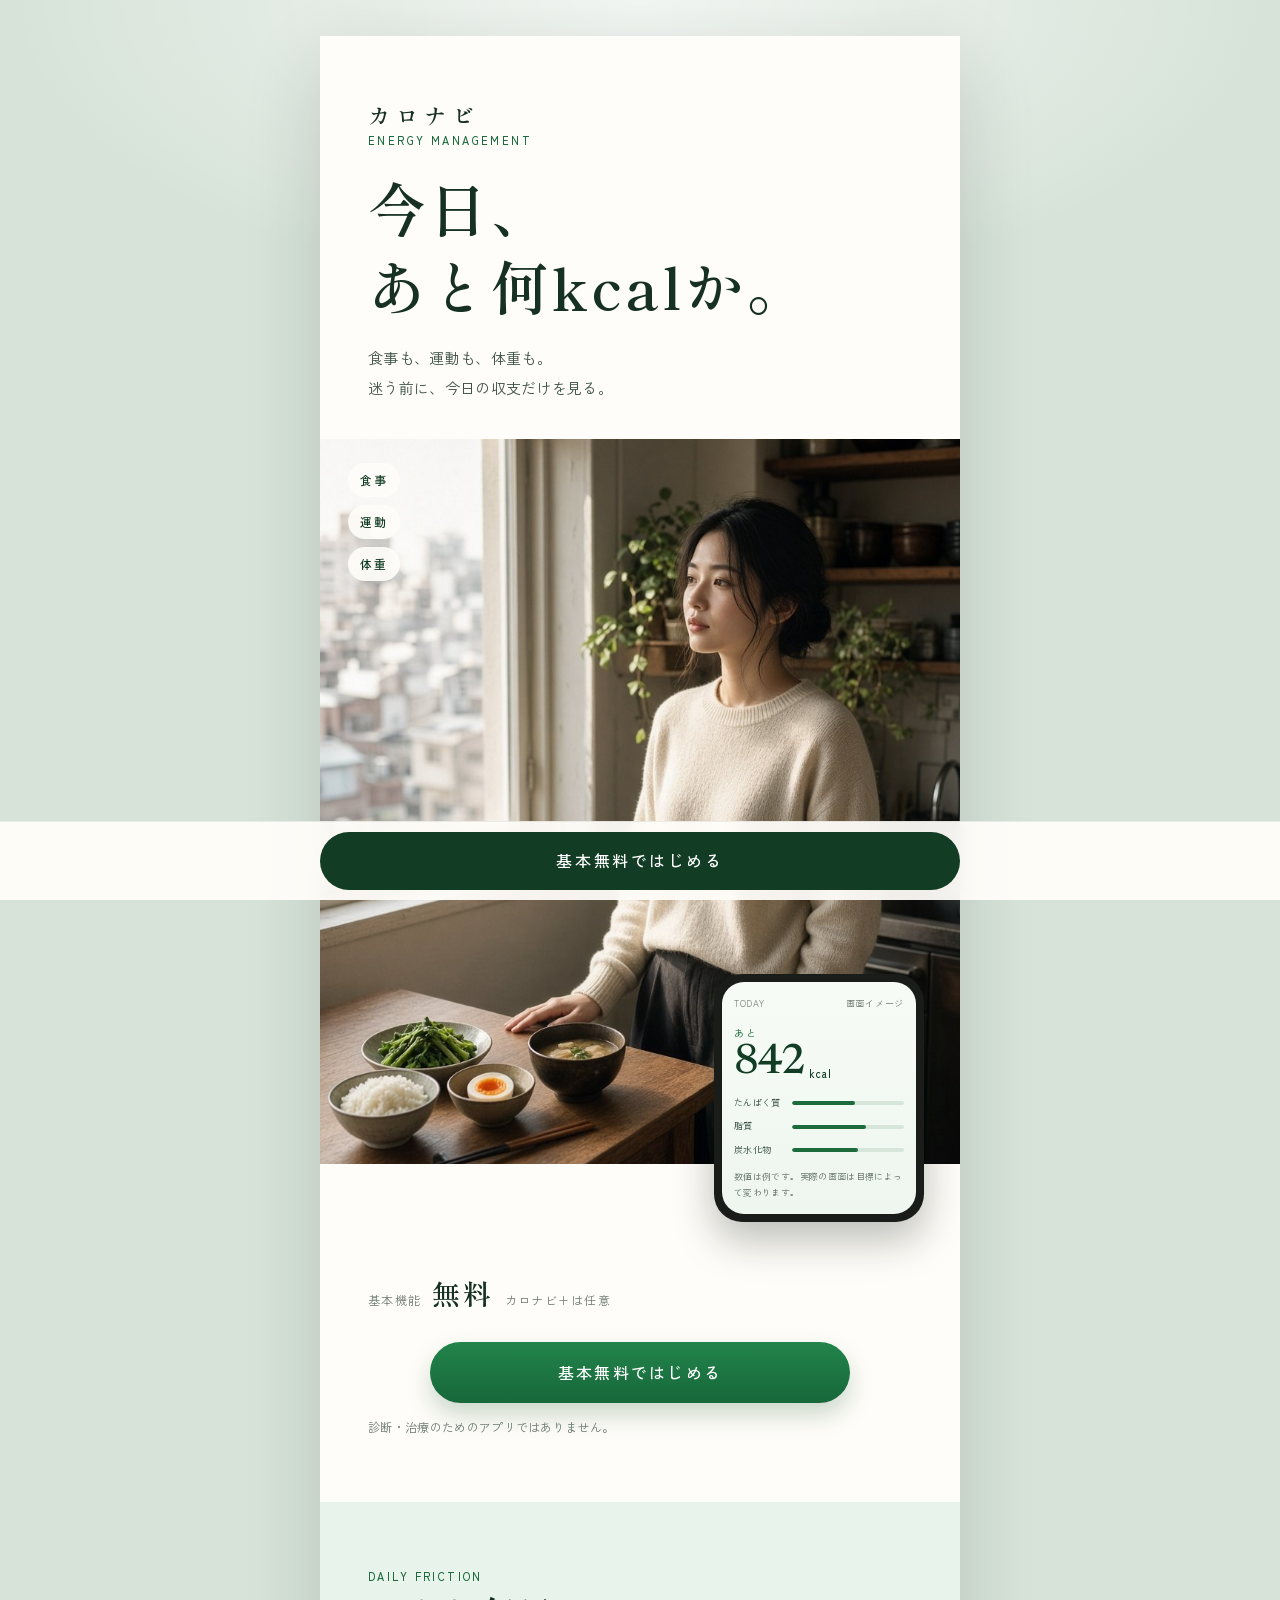
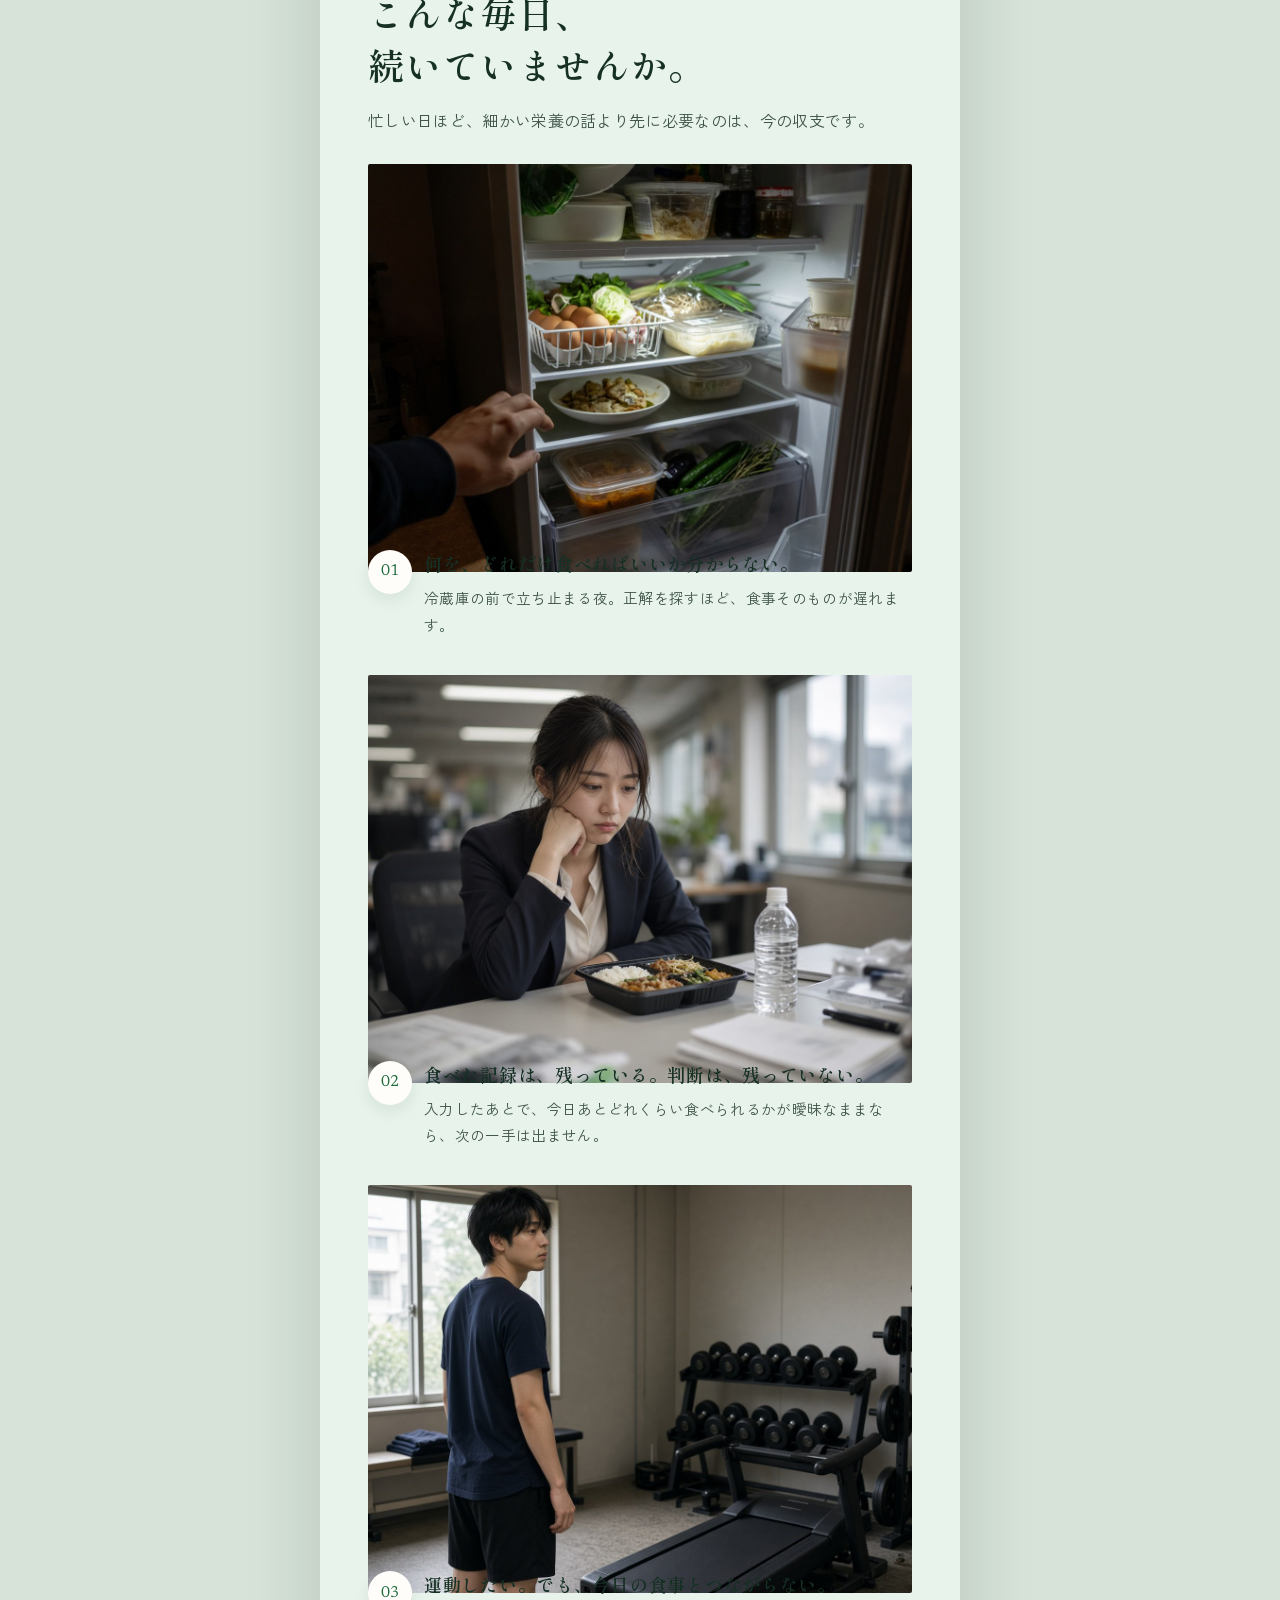
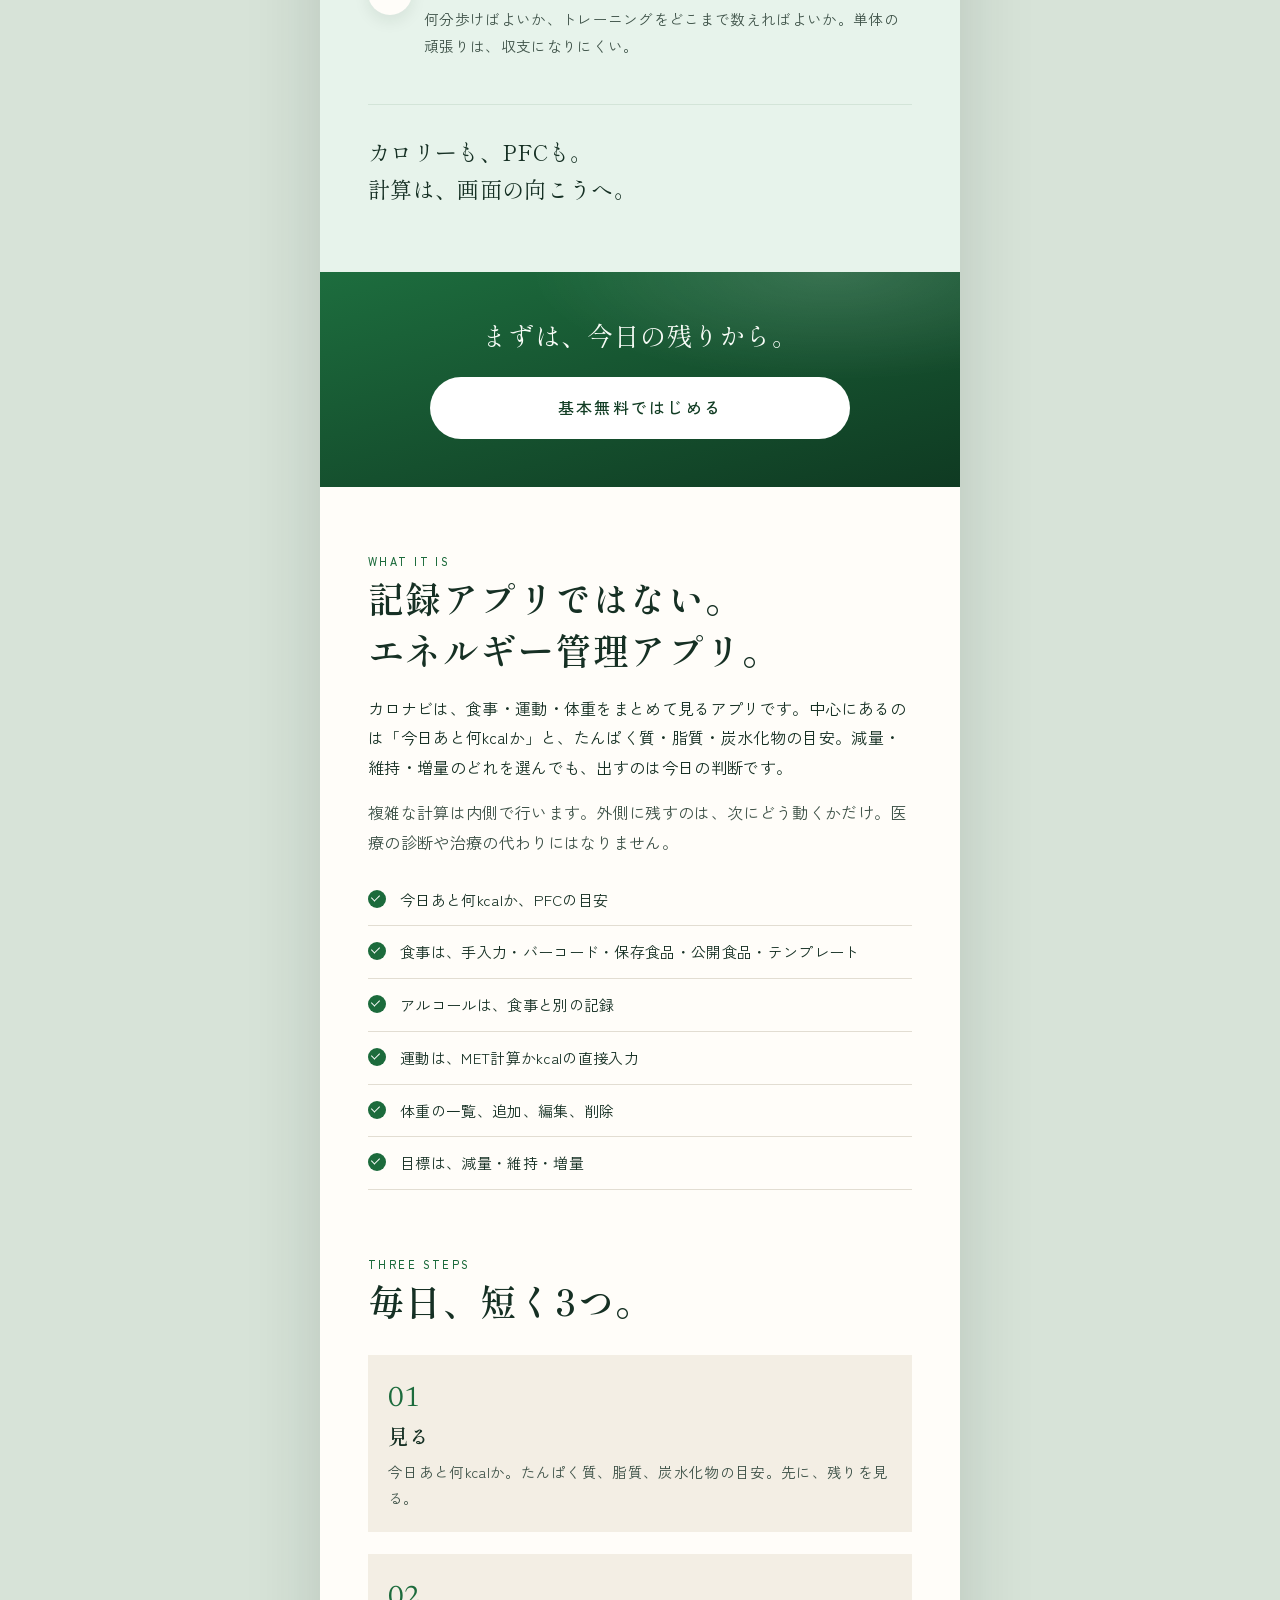
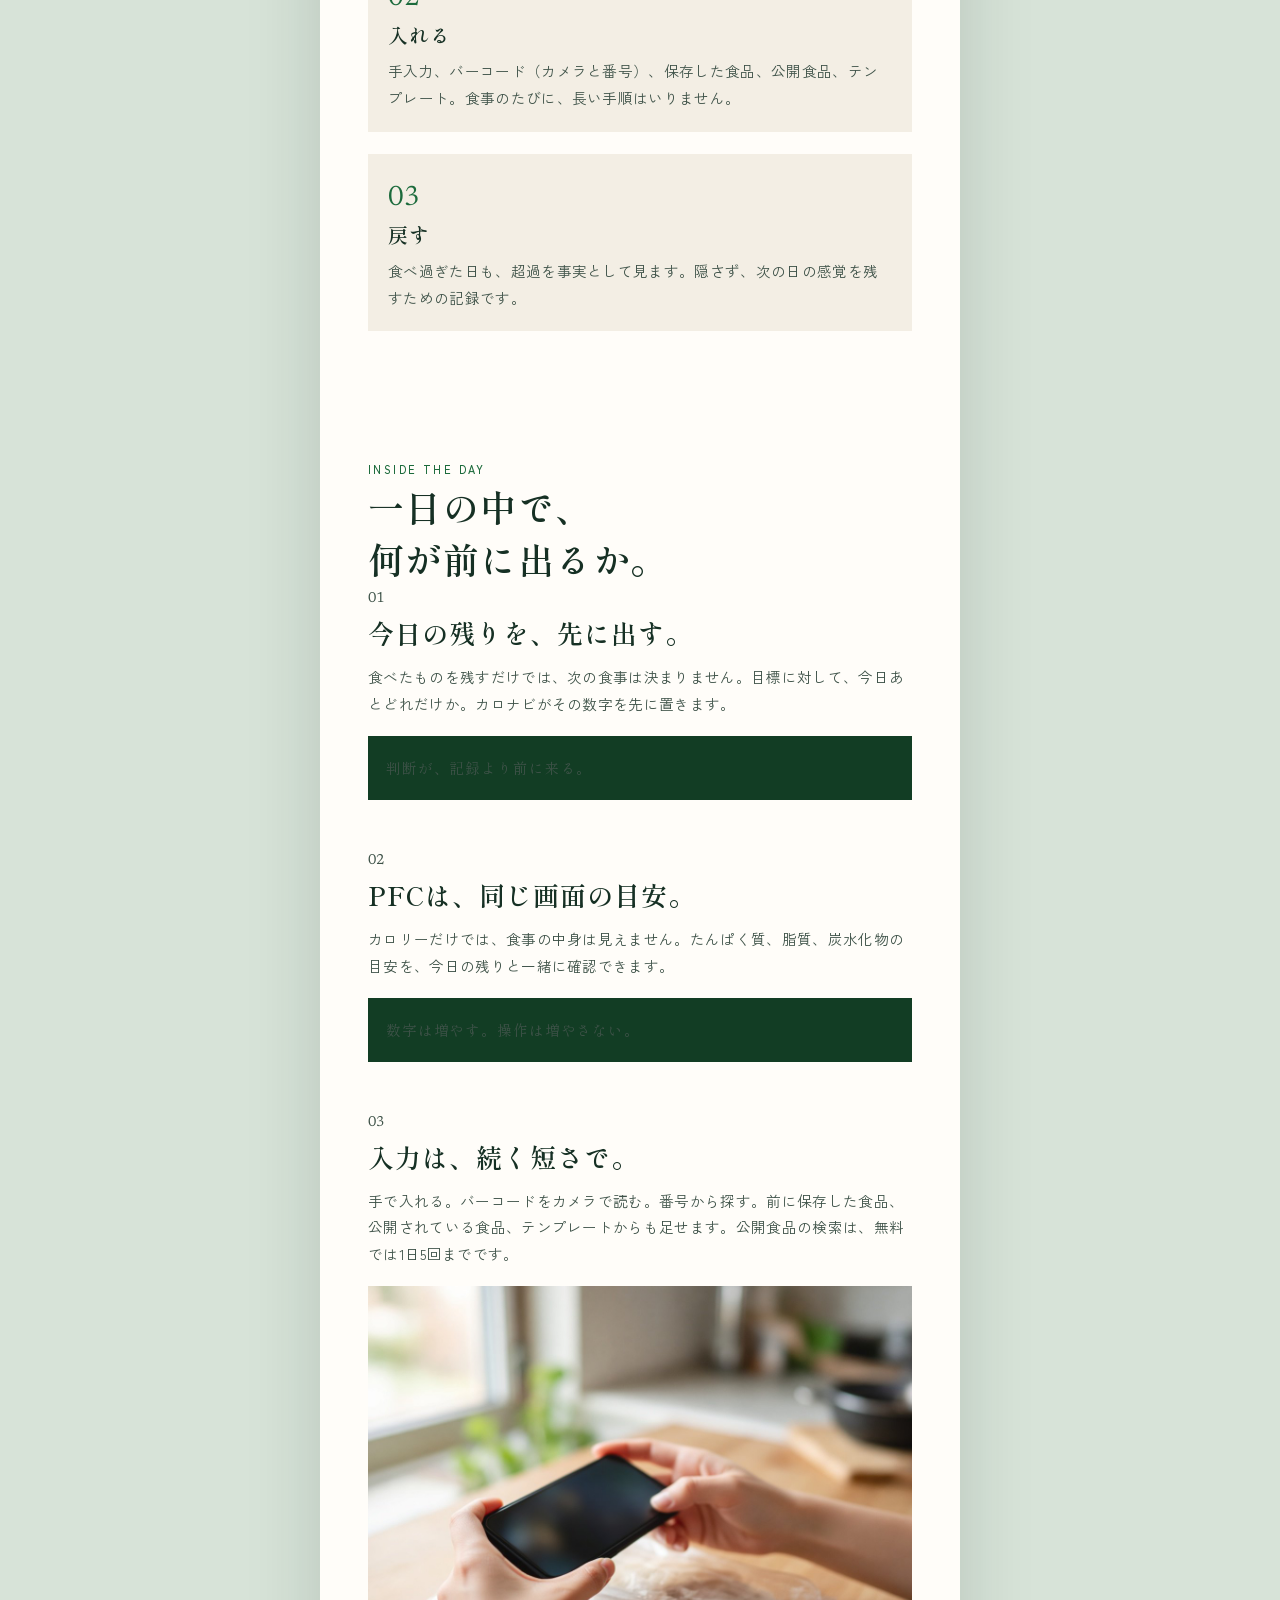
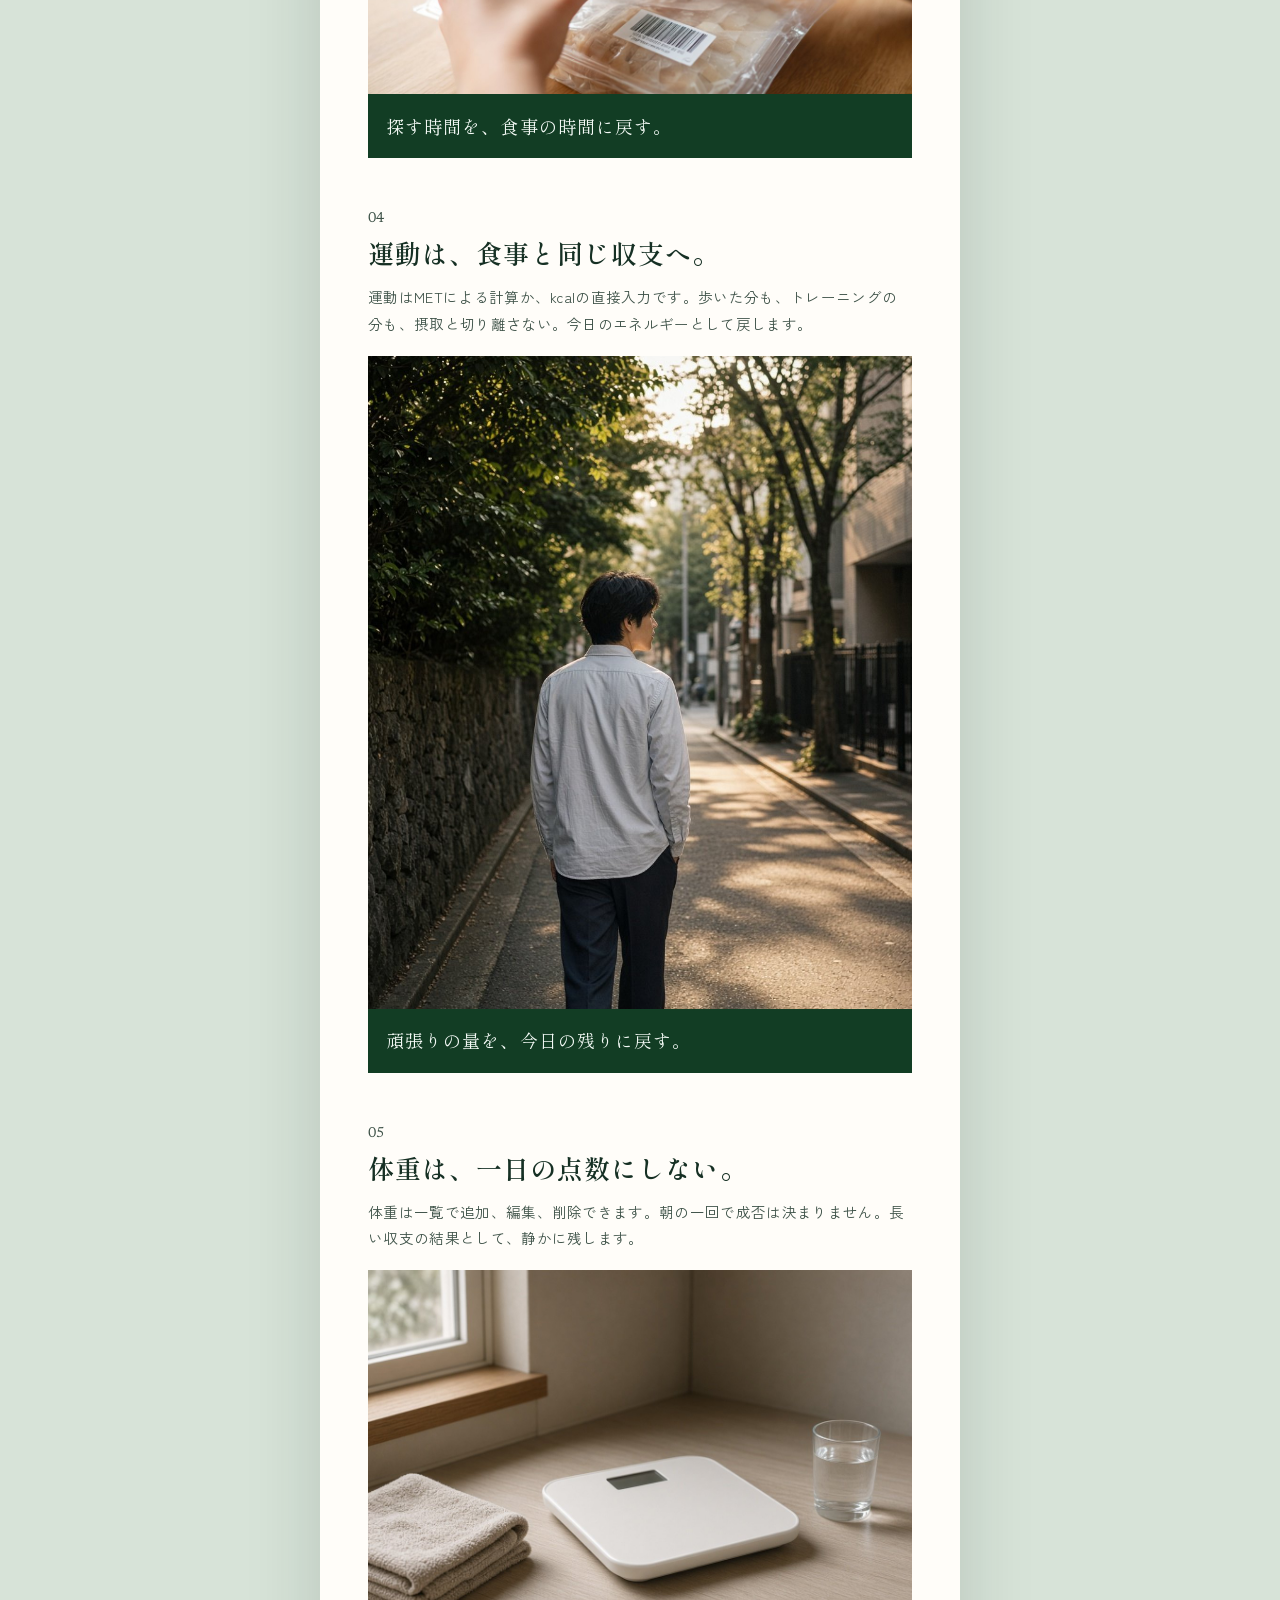
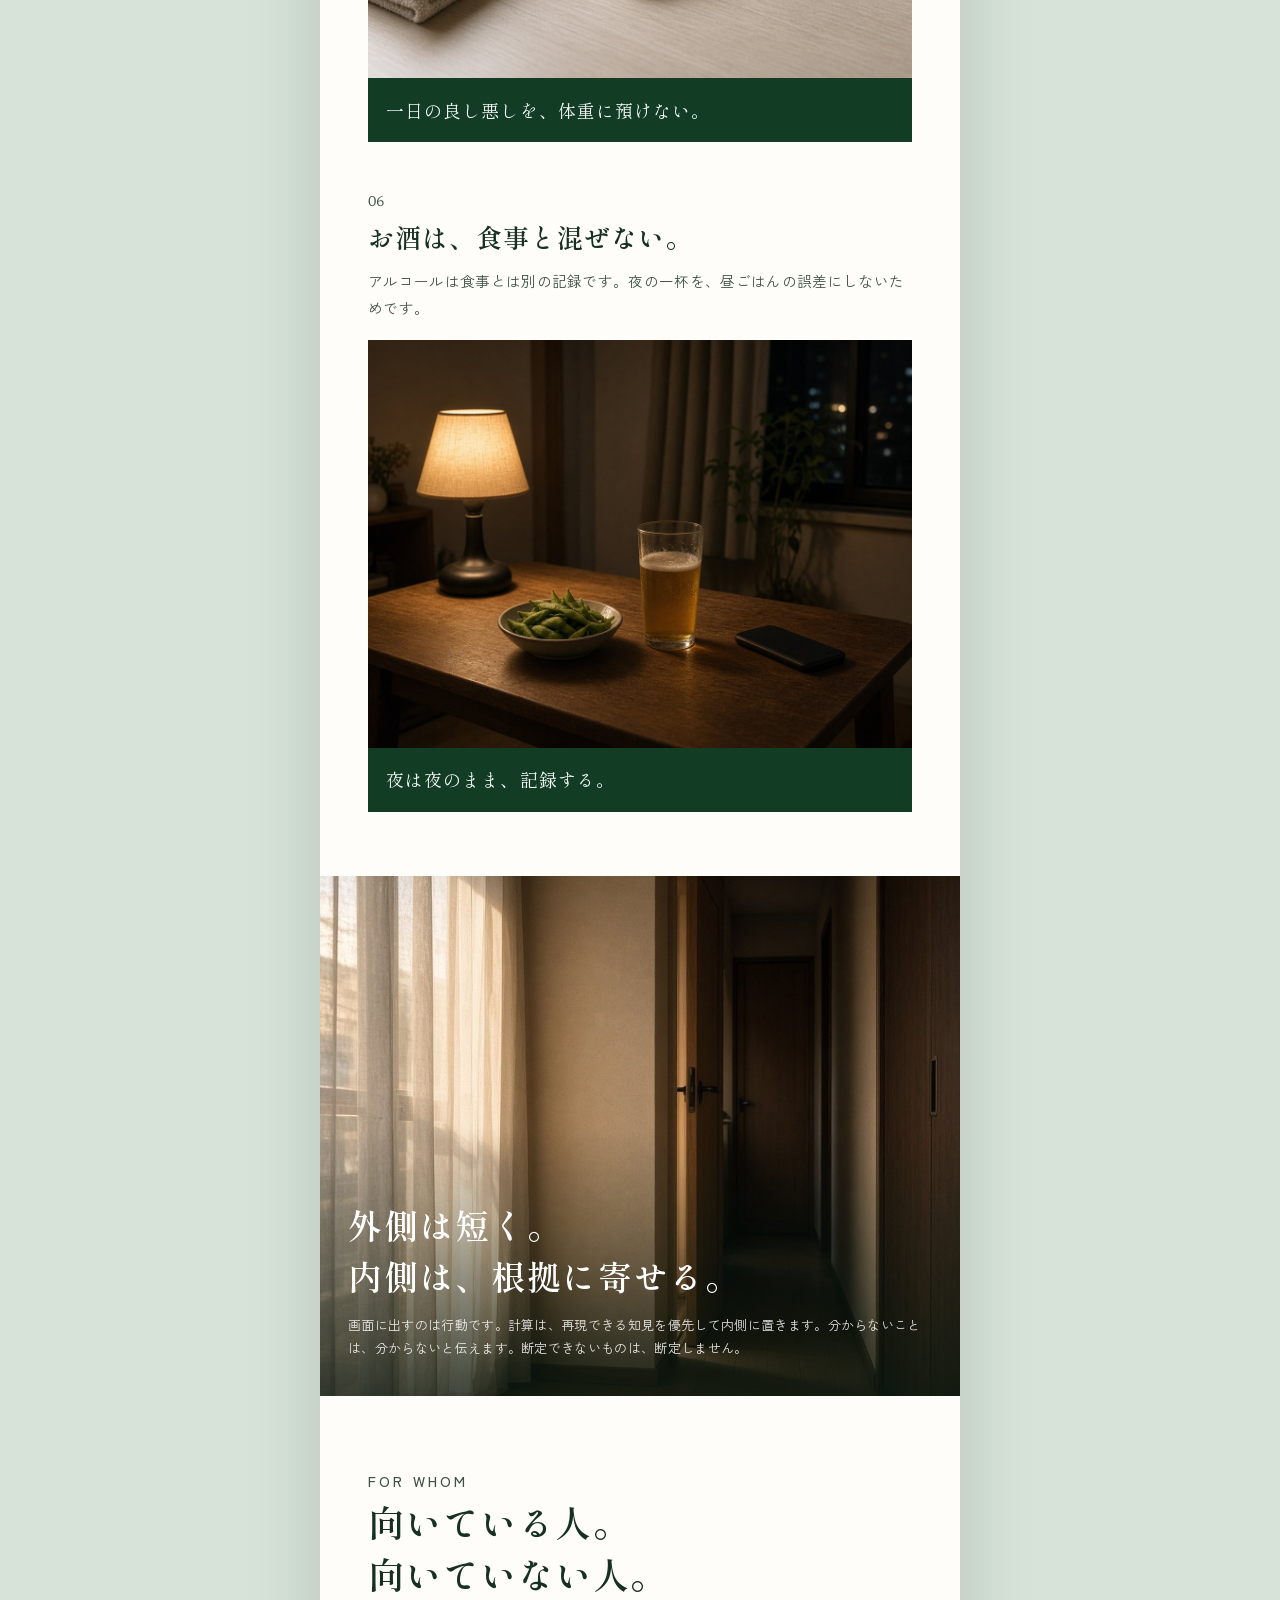
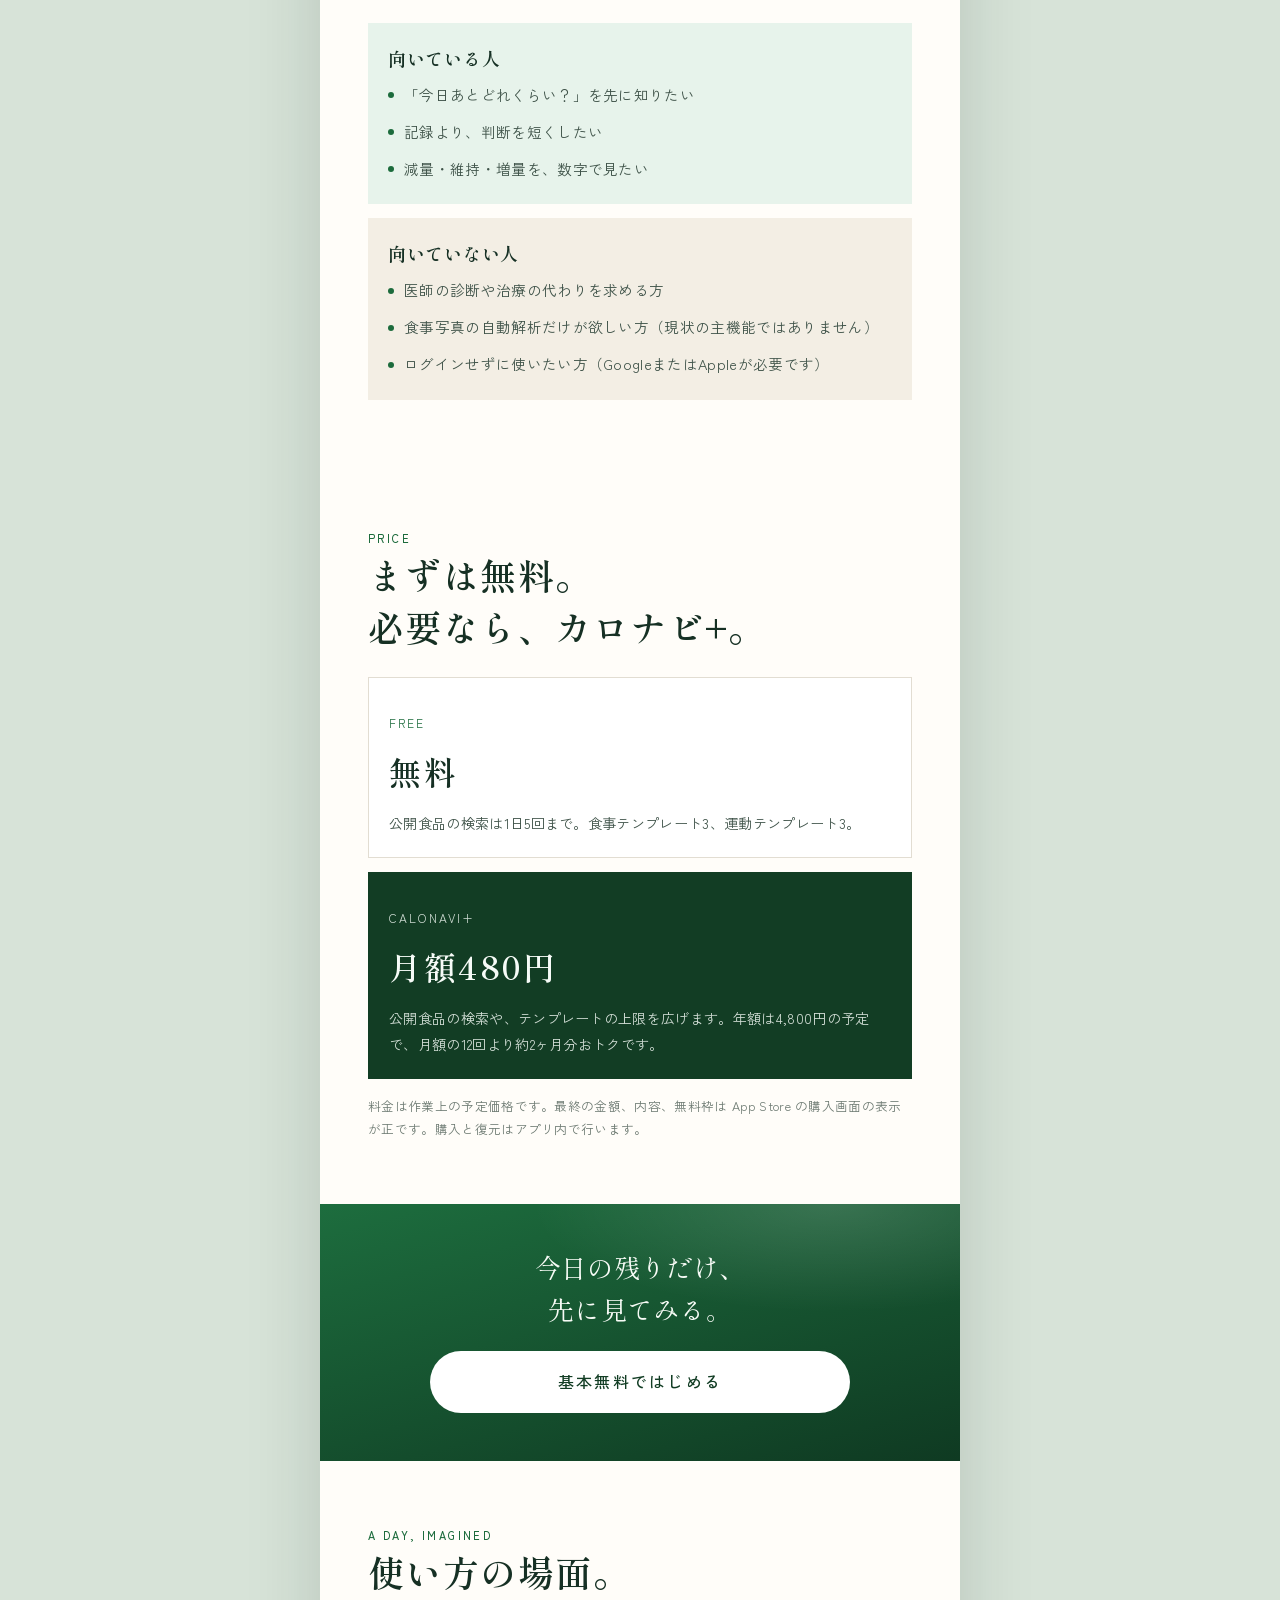
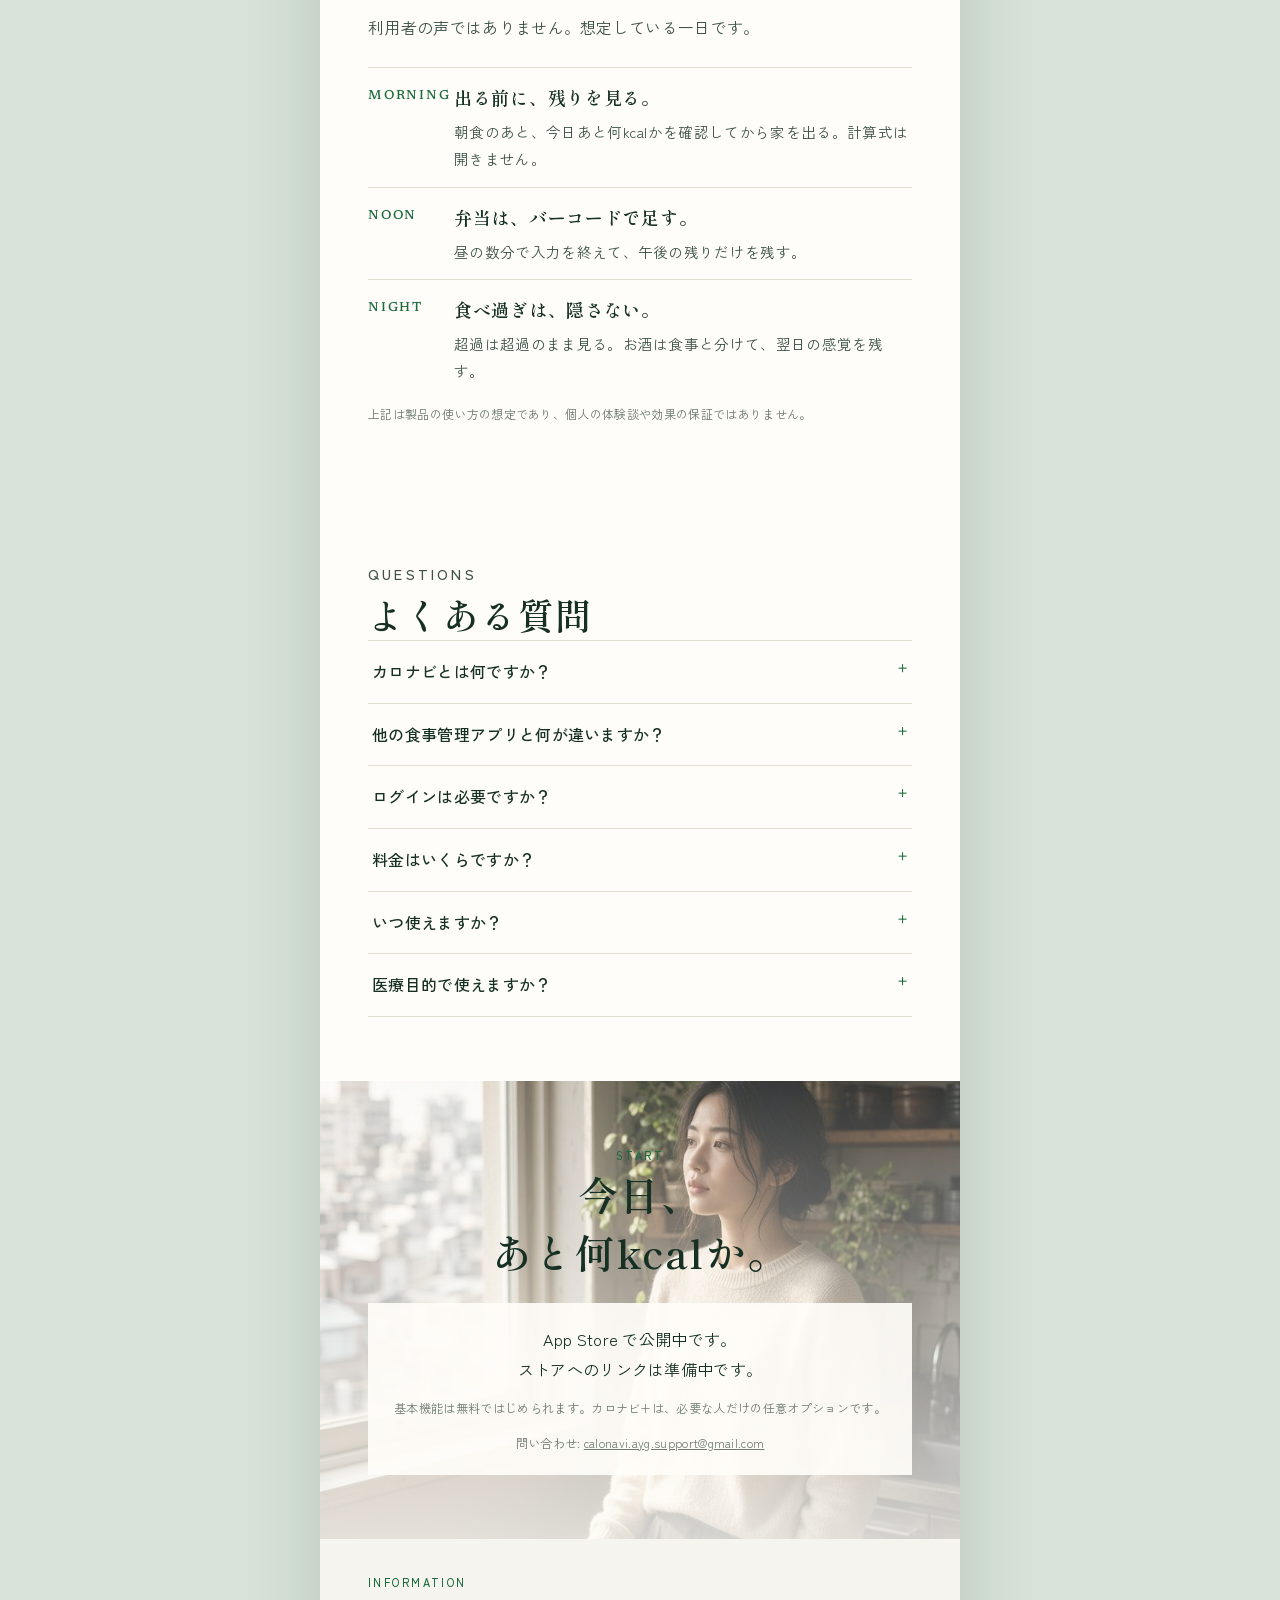
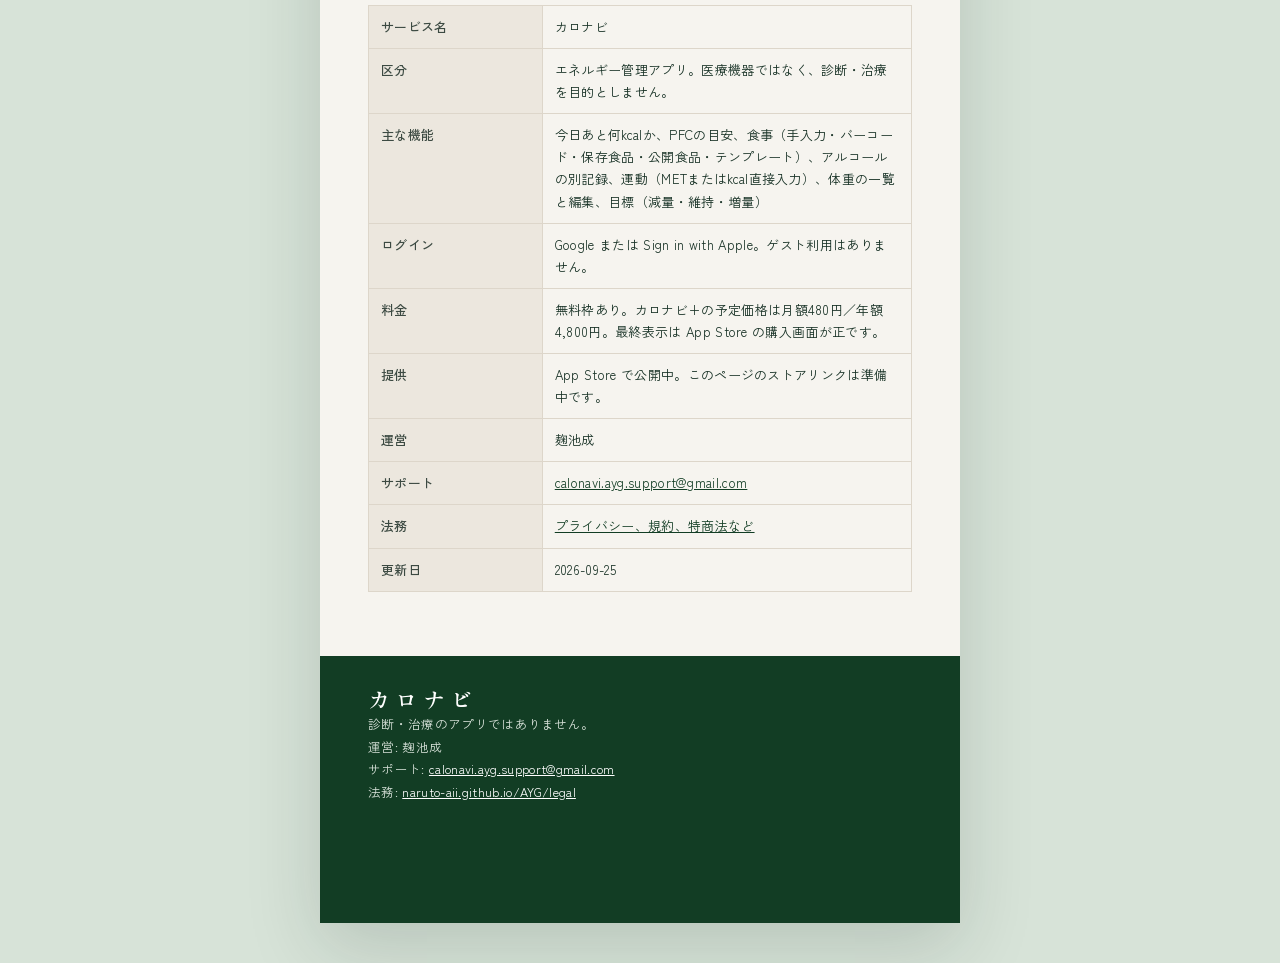
==== calonavi/index.html @ 603c0166 "Add files via upload" ====
<!doctype html>
<html lang="ja">
  <head>
    <meta charset="utf-8" />
    <meta name="viewport" content="width=device-width, initial-scale=1" />
    <title>今日、あと何kcalか。｜カロナビ</title>
    <meta
      name="description"
      content="カロナビは、食事・運動・体重をまとめて見るエネルギー管理アプリです。今日あと何kcalかとPFCの目安から、毎日の次の一手を短くします。診断や治療のためのアプリではありません。"
    />
    <link rel="canonical" href="https://naruto-aii.github.io/company-os/cm/" />
    <meta property="og:title" content="今日、あと何kcalか。｜カロナビ" />
    <meta
      property="og:description"
      content="食事・運動・体重をまとめて、今日の判断だけを残すエネルギー管理アプリ。"
    />
    <meta property="og:type" content="website" />
    <meta property="og:url" content="https://naruto-aii.github.io/company-os/cm/" />
    <meta property="og:locale" content="ja_JP" />
    <meta property="og:image" content="https://naruto-aii.github.io/company-os/cm/img/hero-morning.jpg" />
    <meta name="theme-color" content="#123d24" />
    <link rel="icon" href="favicon.svg" type="image/svg+xml" />
    <link rel="preconnect" href="https://fonts.googleapis.com" />
    <link rel="preconnect" href="https://fonts.gstatic.com" crossorigin />
    <link
      href="https://fonts.googleapis.com/css2?family=Newsreader:opsz,wght@6..72,500;6..72,600&family=Shippori+Mincho:wght@500;600;700&family=Zen+Kaku+Gothic+New:wght@400;500;700&display=swap"
      rel="stylesheet"
    />
    <link rel="stylesheet" href="styles.css" />
  </head>
  <body>
    <a class="skip" href="#main">本文へスキップ</a>
    <div class="sheet">
      <main id="main">
        <section class="fv" id="top">
          <p class="logo">カロナビ</p>
          <p class="kicker">Energy management</p>
          <h1>今日、<br />あと何kcalか。</h1>
          <p class="dek">
            食事も、運動も、体重も。<br />
            迷う前に、今日の収支だけを見る。
          </p>
          <div class="stage">
            <img
              src="img/hero-morning.jpg"
              alt="朝の光が差す食卓。ごはんと卵、味噌汁が並び、窓辺で一日が始まっている"
            />
            <ul class="stage-notes">
              <li>食事</li>
              <li>運動</li>
              <li>体重</li>
            </ul>
            <aside class="phone" aria-label="画面イメージ。表示の数値は例です">
              <div class="phone-screen">
                <div class="phone-top">
                  <span>TODAY</span>
                  <span>画面イメージ</span>
                </div>
                <p class="phone-label">あと</p>
                <p class="phone-num">842<span>kcal</span></p>
                <ul class="bars">
                  <li>
                    <span>たんぱく質</span>
                    <span class="track"><i style="width: 56%"></i></span>
                  </li>
                  <li>
                    <span>脂質</span>
                    <span class="track"><i style="width: 66%"></i></span>
                  </li>
                  <li>
                    <span>炭水化物</span>
                    <span class="track"><i style="width: 59%"></i></span>
                  </li>
                </ul>
                <p class="phone-note">数値は例です。実際の画面は目標によって変わります。</p>
              </div>
            </aside>
          </div>
          <p class="price-line">
            <span>基本機能</span>
            <strong>無料</strong>
            <small>カロナビ+は任意</small>
          </p>
          <a class="btn" href="#download">基本無料ではじめる</a>
          <p class="micro">診断・治療のためのアプリではありません。</p>
        </section>

        <section class="block worries" id="worries">
          <p class="kicker">Daily friction</p>
          <h2>こんな毎日、<br />続いていませんか。</h2>
          <p class="section-lead">
            忙しい日ほど、細かい栄養の話より先に必要なのは、今の収支です。
          </p>

          <article class="worry">
            <img
              src="img/worry-fridge.jpg"
              alt="夜、開いた冷蔵庫の前で、何をどれだけ食べるか迷っている手元"
            />
            <div class="worry-body">
              <span class="num">01</span>
              <h3>何を、どれだけ食べればいいか分からない。</h3>
              <p>
                冷蔵庫の前で立ち止まる夜。正解を探すほど、食事そのものが遅れます。
              </p>
            </div>
          </article>

          <article class="worry">
            <img
              src="img/worry-lunch.jpg"
              alt="オフィスの昼、弁当を前に、量の判断を迷っている様子"
            />
            <div class="worry-body">
              <span class="num">02</span>
              <h3>食べた記録は、残っている。判断は、残っていない。</h3>
              <p>
                入力したあとで、今日あとどれくらい食べられるかが曖昧なままなら、次の一手は出ません。
              </p>
            </div>
          </article>

          <article class="worry">
            <img
              src="img/worry-gym.jpg"
              alt="静かなジムで、今日どれだけ動けばよいか考えている人"
            />
            <div class="worry-body">
              <span class="num">03</span>
              <h3>運動したい。でも、今日の食事とつながらない。</h3>
              <p>
                何分歩けばよいか、トレーニングをどこまで数えればよいか。単体の頑張りは、収支になりにくい。
              </p>
            </div>
          </article>

          <p class="bridge">
            カロリーも、PFCも。<br />
            計算は、画面の向こうへ。
          </p>
        </section>

        <section class="cta-band">
          <p>まずは、今日の残りから。</p>
          <a class="btn" href="#download">基本無料ではじめる</a>
        </section>

        <section class="block define" id="about">
          <p class="kicker">What it is</p>
          <h2>記録アプリではない。<br />エネルギー管理アプリ。</h2>
          <p class="lead">
            カロナビは、食事・運動・体重をまとめて見るアプリです。中心にあるのは「今日あと何kcalか」と、たんぱく質・脂質・炭水化物の目安。減量・維持・増量のどれを選んでも、出すのは今日の判断です。
          </p>
          <p class="section-lead">
            複雑な計算は内側で行います。外側に残すのは、次にどう動くかだけ。医療の診断や治療の代わりにはなりません。
          </p>
          <ul class="checks">
            <li><i></i><span>今日あと何kcalか、PFCの目安</span></li>
            <li><i></i><span>食事は、手入力・バーコード・保存食品・公開食品・テンプレート</span></li>
            <li><i></i><span>アルコールは、食事と別の記録</span></li>
            <li><i></i><span>運動は、MET計算かkcalの直接入力</span></li>
            <li><i></i><span>体重の一覧、追加、編集、削除</span></li>
            <li><i></i><span>目標は、減量・維持・増量</span></li>
          </ul>
        </section>

        <section class="block" id="steps" style="padding-top: 0">
          <p class="kicker">Three steps</p>
          <h2>毎日、短く3つ。</h2>
          <div class="steps">
            <article class="step">
              <p class="idx">01</p>
              <h3>見る</h3>
              <p>今日あと何kcalか。たんぱく質、脂質、炭水化物の目安。先に、残りを見る。</p>
            </article>
            <article class="step">
              <p class="idx">02</p>
              <h3>入れる</h3>
              <p>手入力、バーコード（カメラと番号）、保存した食品、公開食品、テンプレート。食事のたびに、長い手順はいりません。</p>
            </article>
            <article class="step">
              <p class="idx">03</p>
              <h3>戻す</h3>
              <p>食べ過ぎた日も、超過を事実として見ます。隠さず、次の日の感覚を残すための記録です。</p>
            </article>
          </div>
        </section>

        <section class="essays" id="features">
          <p class="kicker">Inside the day</p>
          <h2>一日の中で、<br />何が前に出るか。</h2>

          <article class="essay">
            <p class="essay-no">01</p>
            <h3>今日の残りを、先に出す。</h3>
            <p class="body">
              食べたものを残すだけでは、次の食事は決まりません。目標に対して、今日あとどれだけか。カロナビがその数字を先に置きます。
            </p>
            <p class="ribbon">判断が、記録より前に来る。</p>
          </article>

          <article class="essay">
            <p class="essay-no">02</p>
            <h3>PFCは、同じ画面の目安。</h3>
            <p class="body">
              カロリーだけでは、食事の中身は見えません。たんぱく質、脂質、炭水化物の目安を、今日の残りと一緒に確認できます。
            </p>
            <p class="ribbon">数字は増やす。操作は増やさない。</p>
          </article>

          <article class="essay">
            <p class="essay-no">03</p>
            <h3>入力は、続く短さで。</h3>
            <p class="body">
              手で入れる。バーコードをカメラで読む。番号から探す。前に保存した食品、公開されている食品、テンプレートからも足せます。公開食品の検索は、無料では1日5回までです。
            </p>
            <figure class="shot">
              <img
                src="img/barcode-scan.jpg"
                alt="キッチンの光の中で、食品パッケージのバーコードをスマートフォンに向けている手元"
              />
              <figcaption class="ribbon">探す時間を、食事の時間に戻す。</figcaption>
            </figure>
          </article>

          <article class="essay">
            <p class="essay-no">04</p>
            <h3>運動は、食事と同じ収支へ。</h3>
            <p class="body">
              運動はMETによる計算か、kcalの直接入力です。歩いた分も、トレーニングの分も、摂取と切り離さない。今日のエネルギーとして戻します。
            </p>
            <figure class="shot tall">
              <img
                src="img/walk-street.jpg"
                alt="午後の並木道を、急がずに歩いている人の後ろ姿"
              />
              <figcaption class="ribbon">頑張りの量を、今日の残りに戻す。</figcaption>
            </figure>
          </article>

          <article class="essay">
            <p class="essay-no">05</p>
            <h3>体重は、一日の点数にしない。</h3>
            <p class="body">
              体重は一覧で追加、編集、削除できます。朝の一回で成否は決まりません。長い収支の結果として、静かに残します。
            </p>
            <figure class="shot">
              <img
                src="img/morning-scale.jpg"
                alt="朝のバスルーム。タオルと水のそばに、表示の見えない体重計が置かれている"
              />
              <figcaption class="ribbon">一日の良し悪しを、体重に預けない。</figcaption>
            </figure>
          </article>

          <article class="essay">
            <p class="essay-no">06</p>
            <h3>お酒は、食事と混ぜない。</h3>
            <p class="body">
              アルコールは食事とは別の記録です。夜の一杯を、昼ごはんの誤差にしないためです。
            </p>
            <figure class="shot">
              <img
                src="img/evening-drink.jpg"
                alt="夜のテーブル。グラスと枝豆、伏せたスマートフォンがランプの光に照らされている"
              />
              <figcaption class="ribbon">夜は夜のまま、記録する。</figcaption>
            </figure>
          </article>
        </section>

        <figure class="quote-band">
          <img
            src="img/quiet-return.jpg"
            alt="夕方の光が差す、静かな玄関。靴が一足置かれている"
          />
          <figcaption>
            <strong>外側は短く。<br />内側は、根拠に寄せる。</strong>
            <span>
              画面に出すのは行動です。計算は、再現できる知見を優先して内側に置きます。分からないことは、分からないと伝えます。断定できないものは、断定しません。
            </span>
          </figcaption>
        </figure>

        <section class="block fit" id="fit">
          <p class="kicker">For whom</p>
          <h2>向いている人。<br />向いていない人。</h2>
          <div class="fit-grid">
            <article class="card good">
              <h3>向いている人</h3>
              <ul>
                <li>「今日あとどれくらい？」を先に知りたい</li>
                <li>記録より、判断を短くしたい</li>
                <li>減量・維持・増量を、数字で見たい</li>
              </ul>
            </article>
            <article class="card">
              <h3>向いていない人</h3>
              <ul>
                <li>医師の診断や治療の代わりを求める方</li>
                <li>食事写真の自動解析だけが欲しい方（現状の主機能ではありません）</li>
                <li>ログインせずに使いたい方（GoogleまたはAppleが必要です）</li>
              </ul>
            </article>
          </div>
        </section>

        <section class="block price" id="price">
          <p class="kicker">Price</p>
          <h2>まずは無料。<br />必要なら、カロナビ+。</h2>
          <div class="price-grid">
            <article class="price-card">
              <p class="tag">FREE</p>
              <strong>無料</strong>
              <p>公開食品の検索は1日5回まで。食事テンプレート3、運動テンプレート3。</p>
            </article>
            <article class="price-card plus">
              <p class="tag">CALONAVI+</p>
              <strong>月額480円</strong>
              <p>
                公開食品の検索や、テンプレートの上限を広げます。年額は4,800円の予定で、月額の12回より約2ヶ月分おトクです。
              </p>
            </article>
          </div>
          <p class="note">
            料金は作業上の予定価格です。最終の金額、内容、無料枠は App Store の購入画面の表示が正です。購入と復元はアプリ内で行います。
          </p>
        </section>

        <section class="cta-band">
          <p>今日の残りだけ、<br />先に見てみる。</p>
          <a class="btn" href="#download">基本無料ではじめる</a>
        </section>

        <section class="block scenes" id="scenes">
          <p class="kicker">A day, imagined</p>
          <h2>使い方の場面。</h2>
          <p class="section-lead">利用者の声ではありません。想定している一日です。</p>
          <div class="scene-list">
            <article class="scene">
              <b>MORNING</b>
              <div>
                <h3>出る前に、残りを見る。</h3>
                <p>朝食のあと、今日あと何kcalかを確認してから家を出る。計算式は開きません。</p>
              </div>
            </article>
            <article class="scene">
              <b>NOON</b>
              <div>
                <h3>弁当は、バーコードで足す。</h3>
                <p>昼の数分で入力を終えて、午後の残りだけを残す。</p>
              </div>
            </article>
            <article class="scene">
              <b>NIGHT</b>
              <div>
                <h3>食べ過ぎは、隠さない。</h3>
                <p>超過は超過のまま見る。お酒は食事と分けて、翌日の感覚を残す。</p>
              </div>
            </article>
          </div>
          <p class="disclaimer">上記は製品の使い方の想定であり、個人の体験談や効果の保証ではありません。</p>
        </section>

        <section class="block faq" id="faq">
          <p class="kicker">Questions</p>
          <h2>よくある質問</h2>
          <details>
            <summary>カロナビとは何ですか？</summary>
            <p>
              食事・運動・体重をまとめて、「今日あと何kcalか」から次の一手を短くするエネルギー管理アプリです。診断や治療のアプリではありません。
            </p>
          </details>
          <details>
            <summary>他の食事管理アプリと何が違いますか？</summary>
            <p>
              他社のサービスを下げる比較はしません。記録や助言が厚いサービスがある一方、カロナビは「今日のエネルギー判断」を主役にした設計です。用途の違いです。
            </p>
          </details>
          <details>
            <summary>ログインは必要ですか？</summary>
            <p>必要です。Google、またはAppleでログインします。ゲストのまま使うことはできません。</p>
          </details>
          <details>
            <summary>料金はいくらですか？</summary>
            <p>
              基本機能には無料枠があります。カロナビ+の予定価格は月額480円、年額4,800円です。最終的な料金は App Store の購入画面の表示が正です。
            </p>
          </details>
          <details>
            <summary>いつ使えますか？</summary>
            <p>App Store で公開しています。このページからのストアリンクは、いま準備中です。</p>
          </details>
          <details>
            <summary>医療目的で使えますか？</summary>
            <p>
              使えません。一般的な式に基づく推定であり、診断、治療、医療機器の代替ではありません。体調に不安があるときは、医療機関に相談してください。
            </p>
          </details>
        </section>

        <section class="download" id="download">
          <p class="kicker">Start</p>
          <h2>今日、<br />あと何kcalか。</h2>
          <div class="panel">
            <p>
              App Store で公開中です。<br />
              ストアへのリンクは準備中です。
            </p>
            <p class="micro">
              基本機能は無料ではじめられます。カロナビ+は、必要な人だけの任意オプションです。
            </p>
            <p class="micro">
              問い合わせ:
              <a href="mailto:calonavi.ayg.support@gmail.com">calonavi.ayg.support@gmail.com</a>
            </p>
          </div>
        </section>

        <section class="spec-wrap" aria-labelledby="spec-title">
          <h2 id="spec-title" class="kicker" style="margin-bottom: 14px">Information</h2>
          <table class="spec">
            <tbody>
              <tr>
                <th>サービス名</th>
                <td>カロナビ</td>
              </tr>
              <tr>
                <th>区分</th>
                <td>エネルギー管理アプリ。医療機器ではなく、診断・治療を目的としません。</td>
              </tr>
              <tr>
                <th>主な機能</th>
                <td>
                  今日あと何kcalか、PFCの目安、食事（手入力・バーコード・保存食品・公開食品・テンプレート）、アルコールの別記録、運動（METまたはkcal直接入力）、体重の一覧と編集、目標（減量・維持・増量）
                </td>
              </tr>
              <tr>
                <th>ログイン</th>
                <td>Google または Sign in with Apple。ゲスト利用はありません。</td>
              </tr>
              <tr>
                <th>料金</th>
                <td>
                  無料枠あり。カロナビ+の予定価格は月額480円／年額4,800円。最終表示は App Store の購入画面が正です。
                </td>
              </tr>
              <tr>
                <th>提供</th>
                <td>App Store で公開中。このページのストアリンクは準備中です。</td>
              </tr>
              <tr>
                <th>運営</th>
                <td>麹池成</td>
              </tr>
              <tr>
                <th>サポート</th>
                <td>
                  <a href="mailto:calonavi.ayg.support@gmail.com">calonavi.ayg.support@gmail.com</a>
                </td>
              </tr>
              <tr>
                <th>法務</th>
                <td>
                  <a href="https://naruto-aii.github.io/AYG/legal/" target="_blank" rel="noopener noreferrer"
                    >プライバシー、規約、特商法など</a
                  >
                </td>
              </tr>
              <tr>
                <th>更新日</th>
                <td>2026-09-25</td>
              </tr>
            </tbody>
          </table>
        </section>
      </main>

      <footer class="site-foot">
        <p class="logo">カロナビ</p>
        <p>
          診断・治療のアプリではありません。<br />
          運営: 麹池成<br />
          サポート:
          <a href="mailto:calonavi.ayg.support@gmail.com">calonavi.ayg.support@gmail.com</a><br />
          法務:
          <a href="https://naruto-aii.github.io/AYG/legal/" target="_blank" rel="noopener noreferrer"
            >naruto-aii.github.io/AYG/legal</a
          >
        </p>
      </footer>
    </div>

    <div class="dock">
      <a href="#download">基本無料ではじめる</a>
    </div>
    <script src="main.js"></script>
  </body>
</html>
---- calonavi/styles.css ----
:root {
  --ink: #163024;
  --ink-soft: #3e5248;
  --green: #1c6b3c;
  --green-deep: #123d24;
  --green-soft: #e7f3eb;
  --cream: #fbf7f0;
  --paper: #fffdf9;
  --sand: #f3eee4;
  --line: #e2ddd2;
  --muted: #6d7a72;
  --white: #fffdf9;
  --shadow: 0 24px 70px rgba(18, 40, 28, 0.16);
  --serif: "Shippori Mincho", "Yu Mincho", "Hiragino Mincho ProN", serif;
  --sans: "Zen Kaku Gothic New", "Hiragino Sans", "Noto Sans JP", sans-serif;
  --num: "Newsreader", "Shippori Mincho", serif;
  --column: 640px;
}

*,
*::before,
*::after {
  box-sizing: border-box;
}

html {
  scroll-behavior: smooth;
}

body {
  margin: 0;
  color: var(--ink);
  background:
    radial-gradient(900px 420px at 50% 0, rgba(255, 255, 255, 0.7), transparent 70%),
    #d7e3d8;
  font-family: var(--sans);
  font-size: 16px;
  font-weight: 400;
  line-height: 1.85;
  letter-spacing: 0.02em;
  -webkit-font-smoothing: antialiased;
}

img {
  max-width: 100%;
  height: auto;
  display: block;
}

a {
  color: inherit;
}

button,
a {
  -webkit-tap-highlight-color: transparent;
}

p,
h1,
h2,
h3,
ul,
ol,
figure {
  margin: 0;
}

ul,
ol {
  padding: 0;
  list-style: none;
}

.skip {
  position: absolute;
  left: 12px;
  top: 12px;
  z-index: 20;
  padding: 8px 12px;
  background: #fff;
  color: var(--green-deep);
  border-radius: 8px;
  transform: translateY(-160%);
}

.skip:focus {
  transform: none;
}

.sheet {
  width: min(var(--column), 100%);
  margin: 0 auto;
  background: var(--paper);
  overflow: clip;
}

.fv,
.block,
.essays,
.fit,
.price,
.scenes,
.faq,
.download,
.spec-wrap,
.site-foot {
  padding: 64px 28px;
}

.kicker,
.en,
.logo-en {
  font-family: var(--sans);
  font-weight: 500;
  letter-spacing: 0.22em;
  text-transform: uppercase;
  font-size: 11px;
  color: var(--green);
}

h1,
h2,
h3,
.logo {
  font-family: var(--serif);
  font-weight: 600;
  letter-spacing: 0.04em;
  line-height: 1.35;
}

h1 {
  margin-top: 18px;
  font-size: clamp(40px, 8vw, 58px);
  font-weight: 600;
  letter-spacing: 0.06em;
}

h2 {
  font-size: clamp(28px, 5vw, 36px);
  line-height: 1.45;
}

h3 {
  font-size: 22px;
  line-height: 1.5;
}

.logo {
  margin: 0;
  font-size: 22px;
  letter-spacing: 0.28em;
}

.dek {
  margin-top: 18px;
  color: var(--ink-soft);
  font-size: 15px;
  line-height: 2;
}

.stage {
  position: relative;
  margin: 36px -28px 0;
}

.stage img {
  width: 100%;
  aspect-ratio: 3 / 3.4;
  object-fit: cover;
  object-position: center 30%;
}

.stage-notes {
  position: absolute;
  left: 16px;
  top: 16px;
  display: flex;
  flex-direction: column;
  gap: 8px;
}

.stage-notes li {
  width: fit-content;
  padding: 6px 12px;
  border-radius: 999px;
  background: rgba(255, 253, 249, 0.92);
  color: var(--green-deep);
  font-size: 12px;
  font-weight: 500;
  letter-spacing: 0.16em;
}

.phone {
  position: absolute;
  right: 18px;
  bottom: -58px;
  width: 188px;
  padding: 8px;
  border-radius: 28px;
  background: #1a1c19;
  box-shadow: 0 18px 40px rgba(12, 24, 16, 0.28);
}

.phone-screen {
  overflow: hidden;
  border-radius: 22px;
  background: linear-gradient(180deg, #f7fbf6 0%, #eef6ef 100%);
  color: var(--ink);
  padding: 14px 12px 12px;
}

.phone-top {
  display: flex;
  justify-content: space-between;
  color: var(--muted);
  font-size: 9px;
  letter-spacing: 0.08em;
}

.phone-label {
  margin-top: 12px;
  font-size: 10px;
  letter-spacing: 0.18em;
  color: var(--green);
}

.phone-num {
  display: flex;
  align-items: flex-end;
  gap: 4px;
  margin-top: 2px;
  font-family: var(--num);
  font-weight: 500;
  font-size: 42px;
  line-height: 0.9;
  letter-spacing: -0.03em;
  color: var(--green-deep);
}

.phone-num span {
  margin-bottom: 4px;
  font-family: var(--sans);
  font-size: 11px;
  letter-spacing: 0.08em;
}

.bars {
  margin-top: 12px;
  display: grid;
  gap: 7px;
}

.bars li {
  display: grid;
  grid-template-columns: 52px 1fr;
  gap: 6px;
  align-items: center;
  font-size: 9px;
  color: var(--ink-soft);
}

.track {
  height: 4px;
  border-radius: 99px;
  background: #d7e6da;
  overflow: hidden;
}

.track i {
  display: block;
  height: 100%;
  border-radius: inherit;
  background: var(--green);
}

.phone-note {
  margin-top: 10px;
  font-size: 9px;
  letter-spacing: 0.04em;
  color: var(--muted);
}

.price-line {
  display: flex;
  align-items: baseline;
  gap: 10px;
  margin-top: 104px;
}

.price-line span,
.price-line small {
  color: var(--muted);
  font-size: 12px;
  letter-spacing: 0.12em;
}

.price-line strong {
  font-family: var(--serif);
  font-size: 28px;
  font-weight: 600;
  letter-spacing: 0.12em;
}

.micro {
  margin-top: 14px;
  color: var(--muted);
  font-size: 12px;
  line-height: 1.7;
}

.btn {
  display: flex;
  align-items: center;
  justify-content: center;
  width: min(100%, 420px);
  margin: 22px auto 0;
  padding: 16px 22px;
  border-radius: 999px;
  background: linear-gradient(180deg, #22844a 0%, #17673a 100%);
  color: #fff;
  text-decoration: none;
  font-weight: 500;
  letter-spacing: 0.14em;
  box-shadow: 0 12px 24px rgba(18, 80, 40, 0.22);
}

.btn:hover {
  filter: brightness(1.05);
}

.btn:focus-visible,
.dock a:focus-visible,
.faq summary:focus-visible,
.spec a:focus-visible {
  outline: 3px solid #0b4f9c;
  outline-offset: 3px;
}

.worries {
  background: var(--green-soft);
}

.section-lead {
  margin-top: 16px;
  color: var(--ink-soft);
}

.worry {
  margin-top: 28px;
}

.worry img {
  width: 100%;
  aspect-ratio: 4 / 3;
  object-fit: cover;
  border-radius: 2px;
}

.worry-body {
  position: relative;
  margin-top: -22px;
  padding: 0 4px 8px 56px;
}

.num {
  position: absolute;
  left: 0;
  top: 0;
  display: grid;
  place-items: center;
  width: 44px;
  height: 44px;
  border-radius: 50%;
  background: var(--paper);
  color: var(--green);
  font-family: var(--num);
  font-size: 16px;
  box-shadow: 0 6px 16px rgba(18, 40, 28, 0.08);
}

.worry h3 {
  font-size: 18px;
}

.worry p,
.essay p,
.step p,
.fit p,
.scene p,
.faq p {
  margin-top: 8px;
  color: var(--ink-soft);
  font-size: 14.5px;
}

.bridge {
  margin-top: 36px;
  padding-top: 28px;
  border-top: 1px solid #d3e4d8;
  font-family: var(--serif);
  font-size: 22px;
  line-height: 1.7;
}

.cta-band {
  padding: 42px 28px 48px;
  background:
    radial-gradient(500px 180px at 80% 0, rgba(255, 255, 255, 0.14), transparent 60%),
    linear-gradient(165deg, #1d6d3e, #0f3a22);
  color: #f7fbf6;
  text-align: center;
}

.cta-band p {
  font-family: var(--serif);
  font-size: 26px;
  line-height: 1.6;
}

.cta-band .btn {
  background: #fff;
  color: var(--green-deep);
  box-shadow: none;
}

.define h2 {
  max-width: 14em;
}

.define .lead {
  margin-top: 18px;
  font-size: 16px;
}

.checks {
  margin-top: 28px;
  display: grid;
  gap: 12px;
}

.checks li {
  display: grid;
  grid-template-columns: 22px 1fr;
  gap: 10px;
  align-items: start;
  padding-bottom: 12px;
  border-bottom: 1px solid var(--line);
  font-size: 15px;
}

.checks i {
  width: 18px;
  height: 18px;
  margin-top: 4px;
  border-radius: 50%;
  background: var(--green);
  position: relative;
}

.checks i::after {
  content: "";
  position: absolute;
  left: 5px;
  top: 3px;
  width: 5px;
  height: 8px;
  border: solid #fff;
  border-width: 0 1.5px 1.5px 0;
  transform: rotate(45deg);
}

.steps {
  display: grid;
  gap: 22px;
  margin-top: 28px;
}

.step {
  padding: 22px 20px 20px;
  background: var(--sand);
}

.step .idx {
  font-family: var(--num);
  font-size: 28px;
  color: var(--green);
  line-height: 1;
}

.step h3 {
  margin-top: 8px;
  font-size: 20px;
}

.essay + .essay {
  margin-top: 54px;
}

.essay-no {
  font-family: var(--num);
  font-size: 54px;
  line-height: 0.9;
  color: var(--green);
}

.essay h3 {
  margin-top: 8px;
  font-size: 26px;
}

.essay .body {
  margin-top: 12px;
}

.essay > .ribbon {
  margin-top: 18px;
}

.shot {
  margin-top: 18px;
}

.shot img {
  width: 100%;
  aspect-ratio: 4 / 3;
  object-fit: cover;
}

.shot.tall img {
  aspect-ratio: 3 / 3.6;
  object-position: center 20%;
}

.ribbon {
  display: flex;
  align-items: center;
  min-height: 64px;
  padding: 14px 18px;
  background: var(--green-deep);
  color: #f4faf6;
  font-family: var(--serif);
  font-size: 18px;
  letter-spacing: 0.06em;
  line-height: 1.5;
}

.quote-band {
  position: relative;
  min-height: 520px;
  color: #fff;
}

.quote-band img {
  width: 100%;
  height: 520px;
  object-fit: cover;
  object-position: center 30%;
}

.quote-band figcaption {
  position: absolute;
  left: 0;
  right: 0;
  bottom: 0;
  padding: 72px 28px 36px;
  background: linear-gradient(180deg, transparent, rgba(10, 24, 16, 0.78));
}

.quote-band strong {
  display: block;
  font-family: var(--serif);
  font-weight: 600;
  font-size: clamp(26px, 5vw, 34px);
  line-height: 1.5;
  letter-spacing: 0.05em;
}

.quote-band span {
  display: block;
  margin-top: 12px;
  font-size: 13px;
  line-height: 1.8;
  color: rgba(255, 255, 255, 0.86);
}

.fit-grid,
.price-grid,
.scene-list {
  display: grid;
  gap: 14px;
  margin-top: 24px;
}

.card {
  padding: 22px 20px;
  background: var(--sand);
}

.card.good {
  background: var(--green-soft);
}

.card h3 {
  font-size: 18px;
}

.card li {
  position: relative;
  margin-top: 10px;
  padding-left: 16px;
  color: var(--ink-soft);
  font-size: 14.5px;
}

.card li::before {
  content: "";
  position: absolute;
  left: 0;
  top: 0.72em;
  width: 6px;
  height: 6px;
  border-radius: 50%;
  background: var(--green);
}

.price-card {
  padding: 24px 20px 20px;
  border: 1px solid var(--line);
  background: #fff;
}

.price-card.plus {
  border-color: transparent;
  background: var(--green-deep);
  color: #f6fbf7;
}

.price-card .tag {
  font-size: 12px;
  letter-spacing: 0.18em;
  color: var(--green);
}

.price-card.plus .tag,
.price-card.plus p {
  color: rgba(246, 251, 247, 0.84);
}

.price-card strong {
  display: block;
  margin-top: 8px;
  font-family: var(--serif);
  font-size: 32px;
  font-weight: 600;
  letter-spacing: 0.08em;
}

.price-card p {
  margin-top: 10px;
  font-size: 14px;
  color: var(--ink-soft);
}

.note {
  margin-top: 16px;
  color: var(--muted);
  font-size: 12.5px;
  line-height: 1.8;
}

.scene {
  display: grid;
  grid-template-columns: 72px 1fr;
  gap: 14px;
  padding-top: 16px;
  border-top: 1px solid var(--line);
}

.scene b {
  font-family: var(--num);
  font-size: 13px;
  font-weight: 500;
  letter-spacing: 0.14em;
  color: var(--green);
}

.scene h3 {
  font-size: 18px;
}

.disclaimer {
  margin-top: 18px;
  color: var(--muted);
  font-size: 12px;
}

.faq details {
  border-top: 1px solid var(--line);
}

.faq details:last-of-type {
  border-bottom: 1px solid var(--line);
}

.faq summary {
  cursor: pointer;
  padding: 16px 4px;
  font-weight: 500;
  list-style: none;
}

.faq summary::-webkit-details-marker {
  display: none;
}

.faq summary::after {
  content: "+";
  float: right;
  color: var(--green);
  font-family: var(--num);
  font-size: 22px;
  line-height: 1;
}

.faq details[open] summary::after {
  content: "–";
}

.faq details p {
  padding: 0 4px 16px;
}

.download {
  text-align: center;
  background:
    linear-gradient(180deg, rgba(255, 253, 249, 0.2), rgba(255, 253, 249, 0.82)),
    url("img/hero-morning.jpg") center 30% / cover;
}

.download h2 {
  font-size: clamp(30px, 6vw, 40px);
}

.download .panel {
  margin-top: 22px;
  padding: 22px 18px;
  background: rgba(255, 253, 249, 0.92);
}

.spec-wrap {
  background: #f6f4ef;
  padding-top: 36px;
}

.spec {
  width: 100%;
  border-collapse: collapse;
  font-size: 13px;
  line-height: 1.7;
}

.spec th,
.spec td {
  border: 1px solid #ddd6ca;
  padding: 10px 12px;
  text-align: left;
  vertical-align: top;
}

.spec th {
  width: 32%;
  background: #ece7de;
  font-weight: 500;
  color: #3c4a42;
}

.spec a {
  color: var(--green-deep);
}

.site-foot {
  padding-top: 28px;
  padding-bottom: 120px;
  background: var(--green-deep);
  color: rgba(247, 251, 246, 0.86);
  font-size: 12.5px;
  line-height: 1.8;
}

.site-foot a {
  color: #fff;
}

.site-foot .logo {
  color: #fff;
  letter-spacing: 0.24em;
}

.dock {
  position: fixed;
  left: 0;
  right: 0;
  bottom: 0;
  z-index: 10;
  padding: 10px 16px calc(10px + env(safe-area-inset-bottom));
  background: rgba(255, 253, 249, 0.94);
  backdrop-filter: blur(10px);
  border-top: 1px solid rgba(20, 48, 32, 0.08);
}

.dock a {
  display: flex;
  align-items: center;
  justify-content: center;
  width: min(var(--column), 100%);
  margin: 0 auto;
  padding: 14px 16px;
  border-radius: 999px;
  background: var(--green-deep);
  color: #fff;
  text-decoration: none;
  letter-spacing: 0.16em;
  font-weight: 500;
}

.dock.is-hidden {
  display: none;
}

@media (min-width: 800px) {
  body {
    padding: 36px 0 40px;
  }

  .sheet {
    box-shadow: var(--shadow);
  }

  .fv,
  .block,
  .essays,
  .fit,
  .price,
  .scenes,
  .faq,
  .download,
  .spec-wrap,
  .site-foot {
    padding-left: 48px;
    padding-right: 48px;
  }

  .stage {
    margin-left: -48px;
    margin-right: -48px;
  }

  .stage-notes {
    left: 28px;
    top: 24px;
  }

  .phone {
    right: 36px;
    width: 210px;
  }
}

@media (max-width: 380px) {
  .fv,
  .block,
  .essays,
  .fit,
  .price,
  .scenes,
  .faq,
  .download,
  .spec-wrap,
  .site-foot {
    padding-left: 18px;
    padding-right: 18px;
  }

  .stage {
    margin-left: -18px;
    margin-right: -18px;
  }

  .phone {
    width: 158px;
    right: 10px;
  }

  .phone-num {
    font-size: 34px;
  }

  h1 {
    font-size: 36px;
  }
}

@media (prefers-reduced-motion: reduce) {
  html {
    scroll-behavior: auto;
  }
}
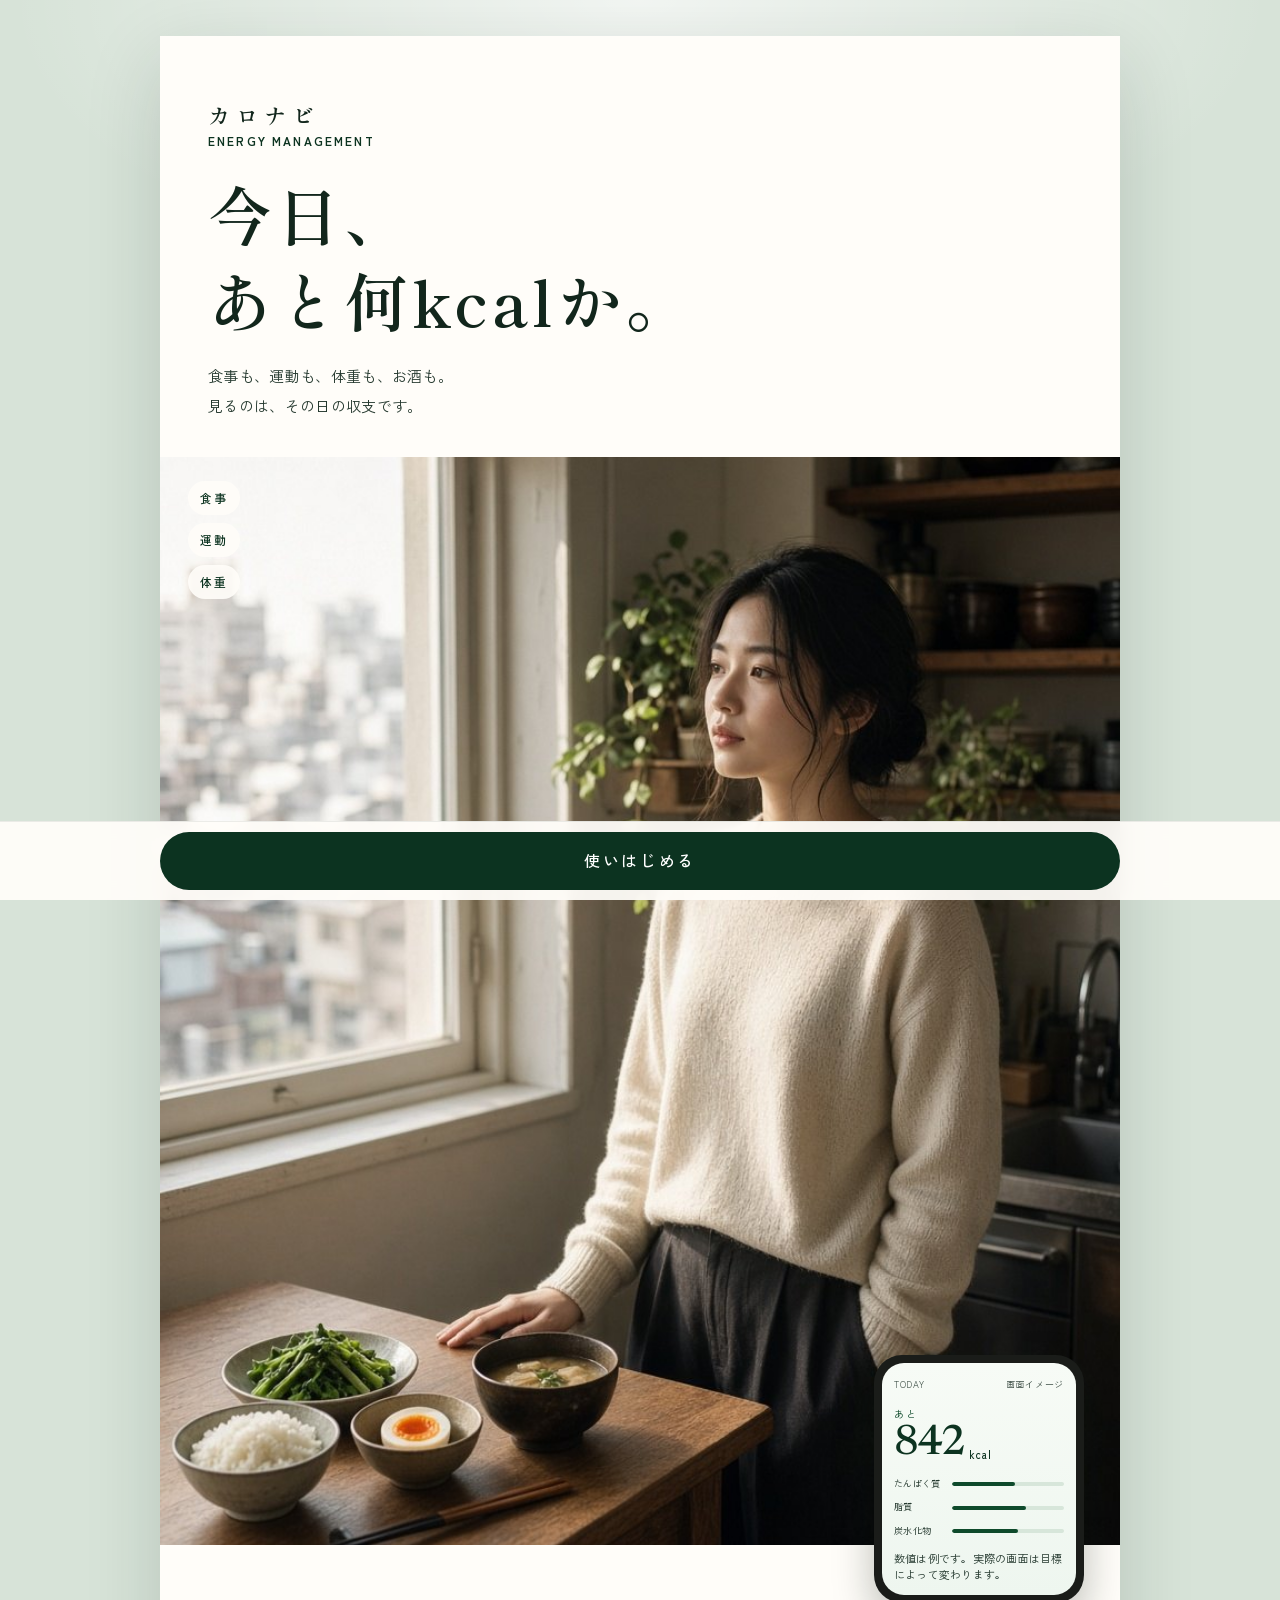
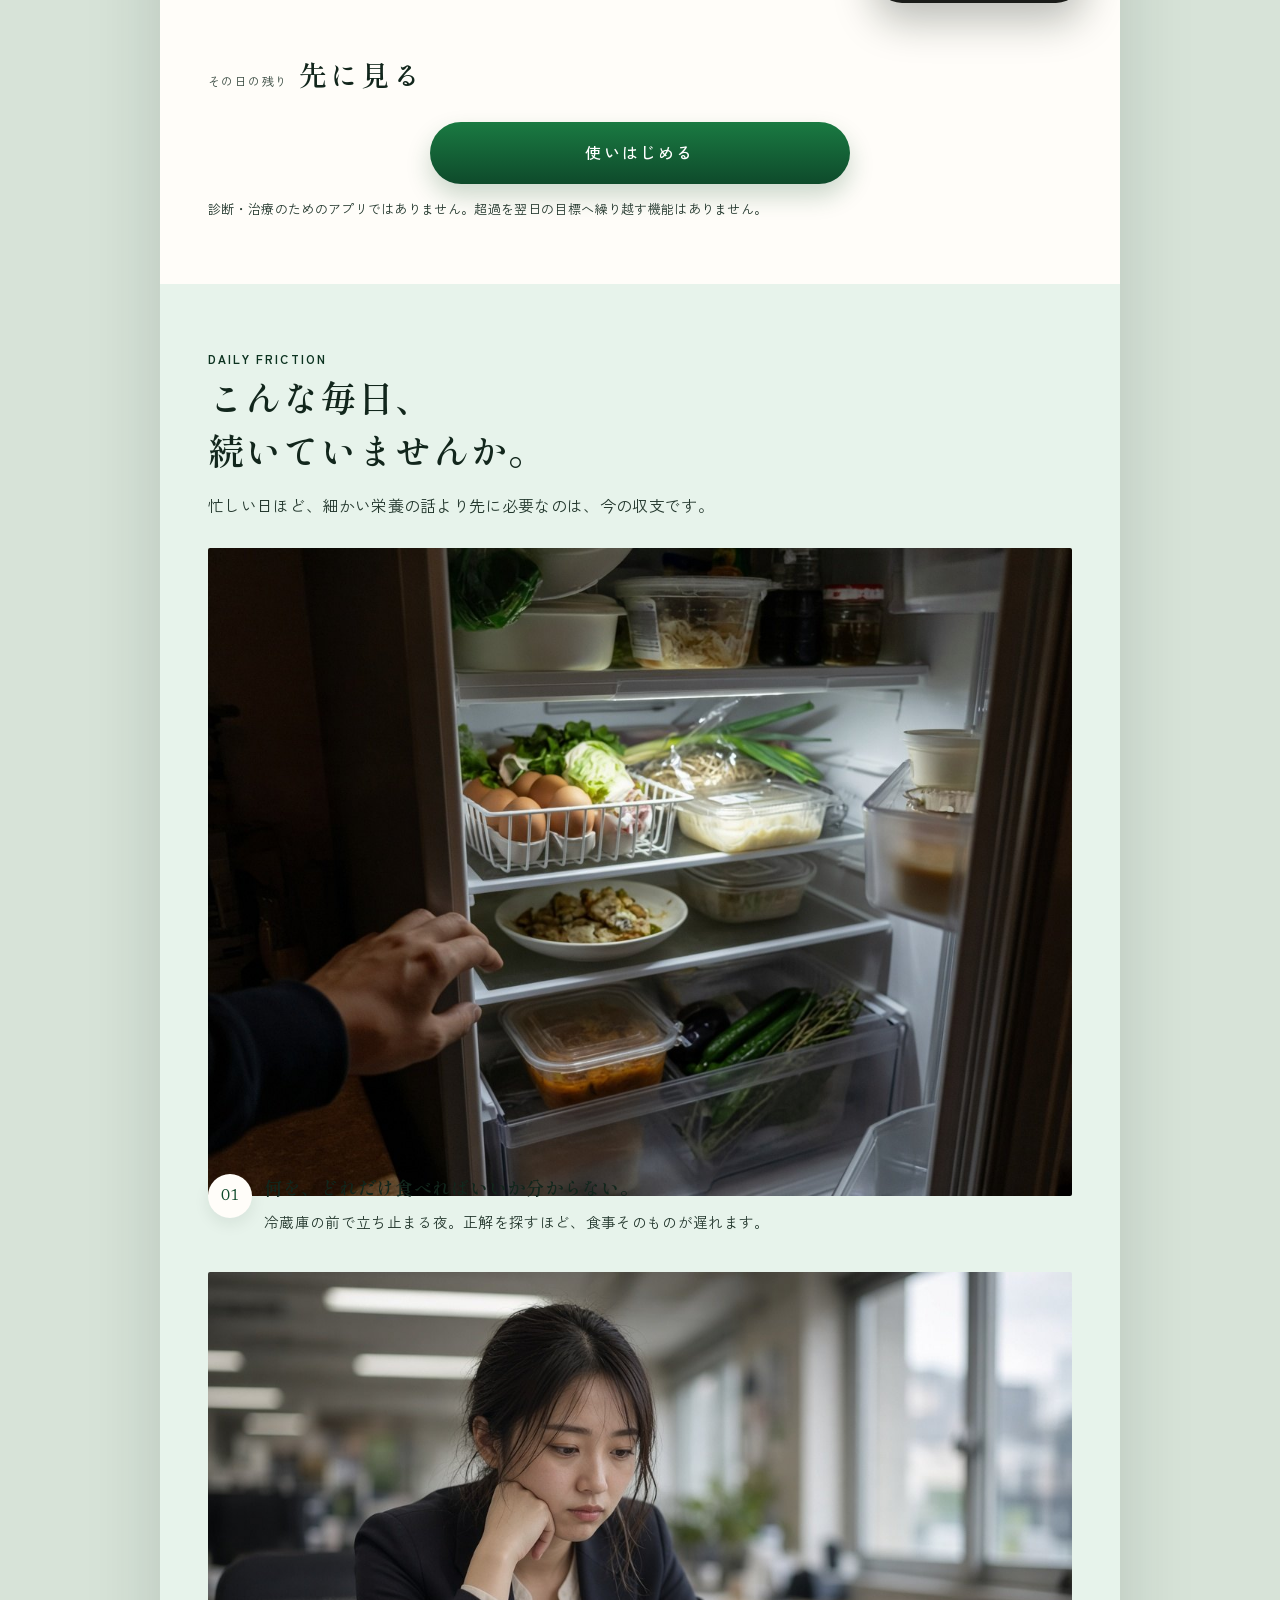
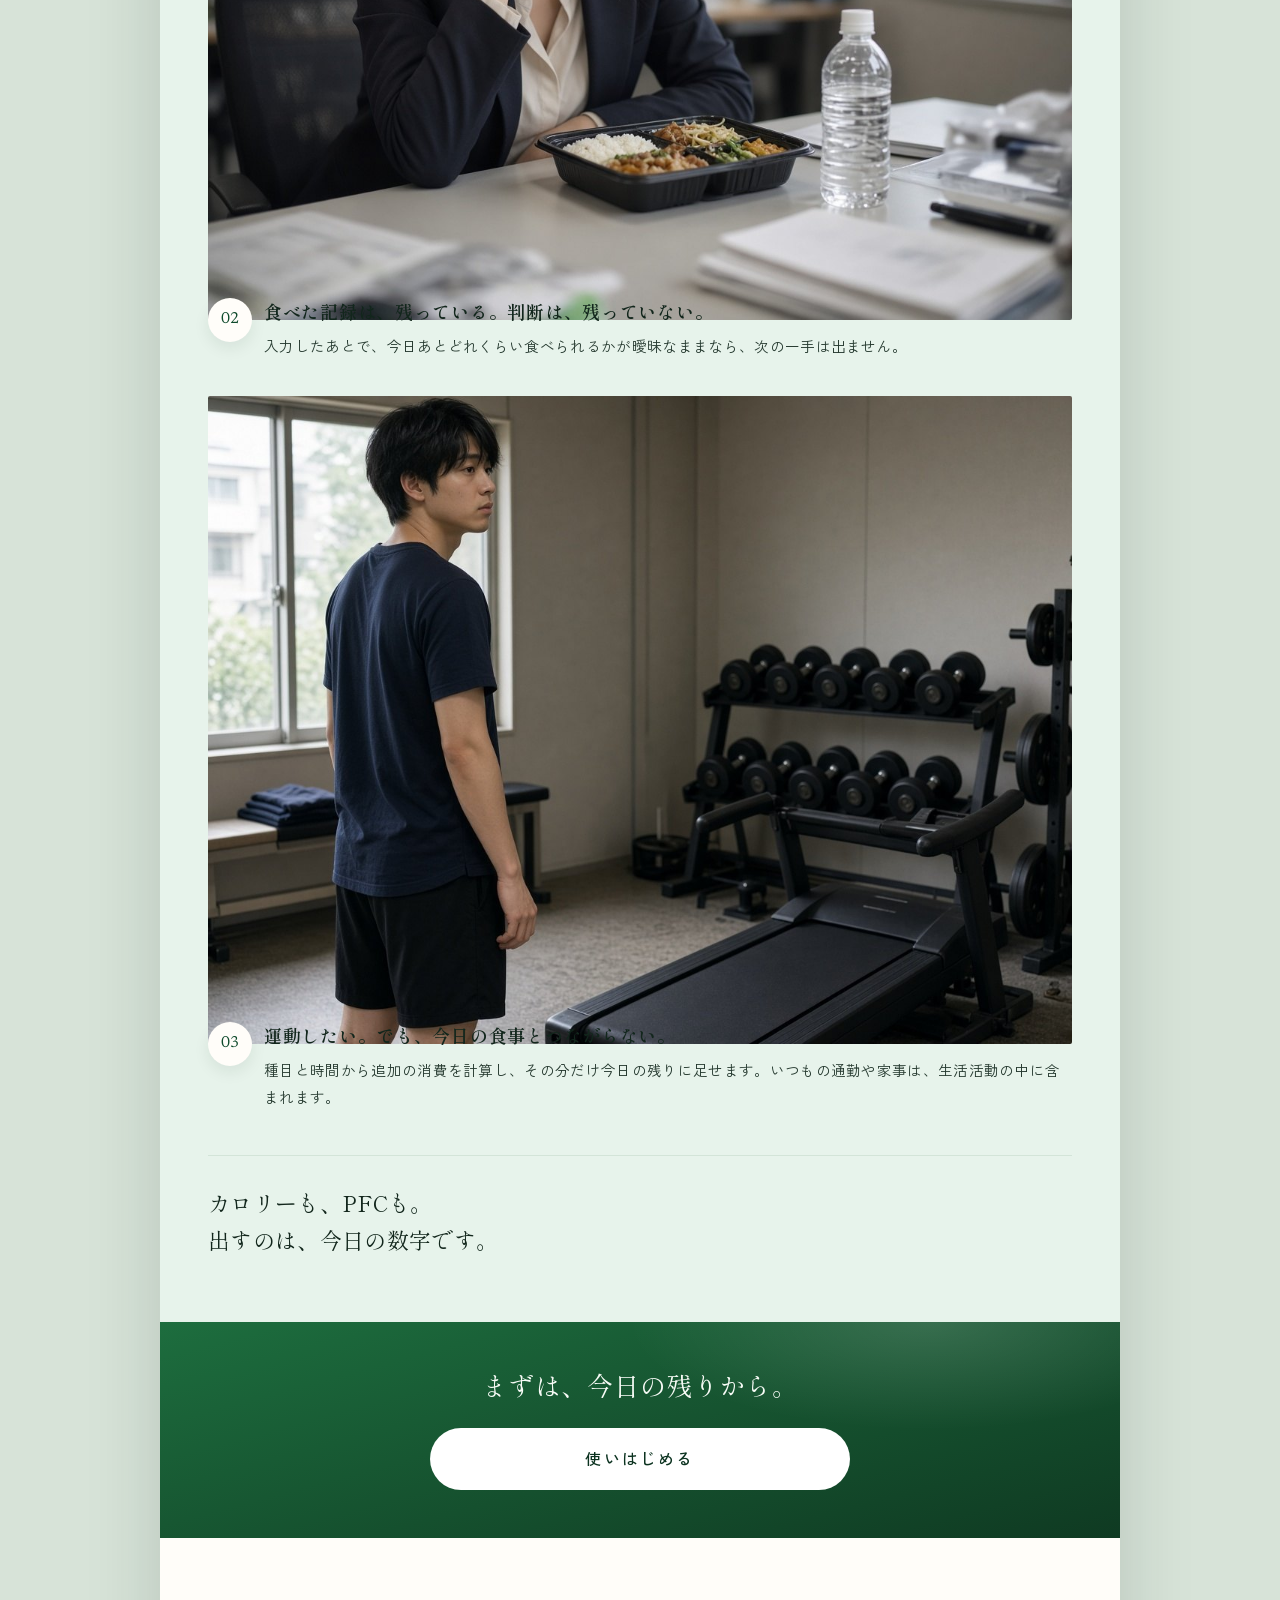
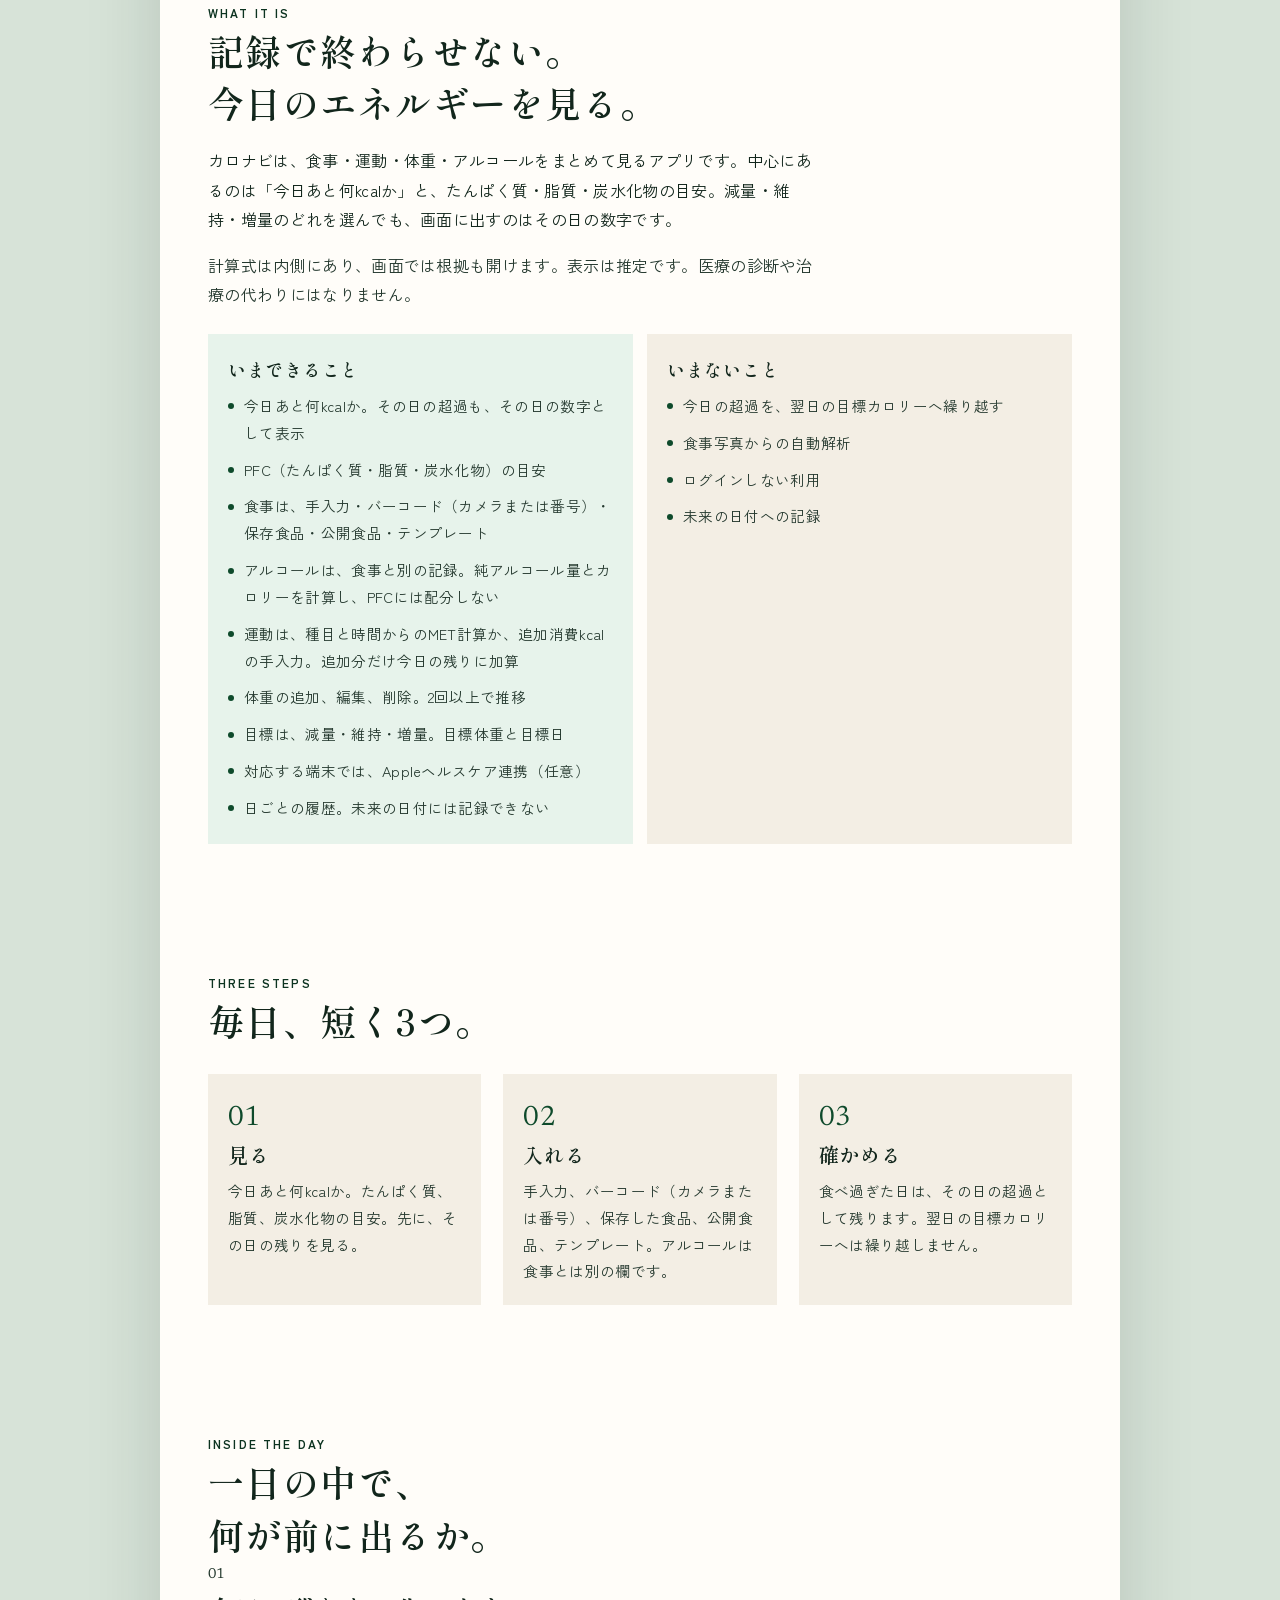
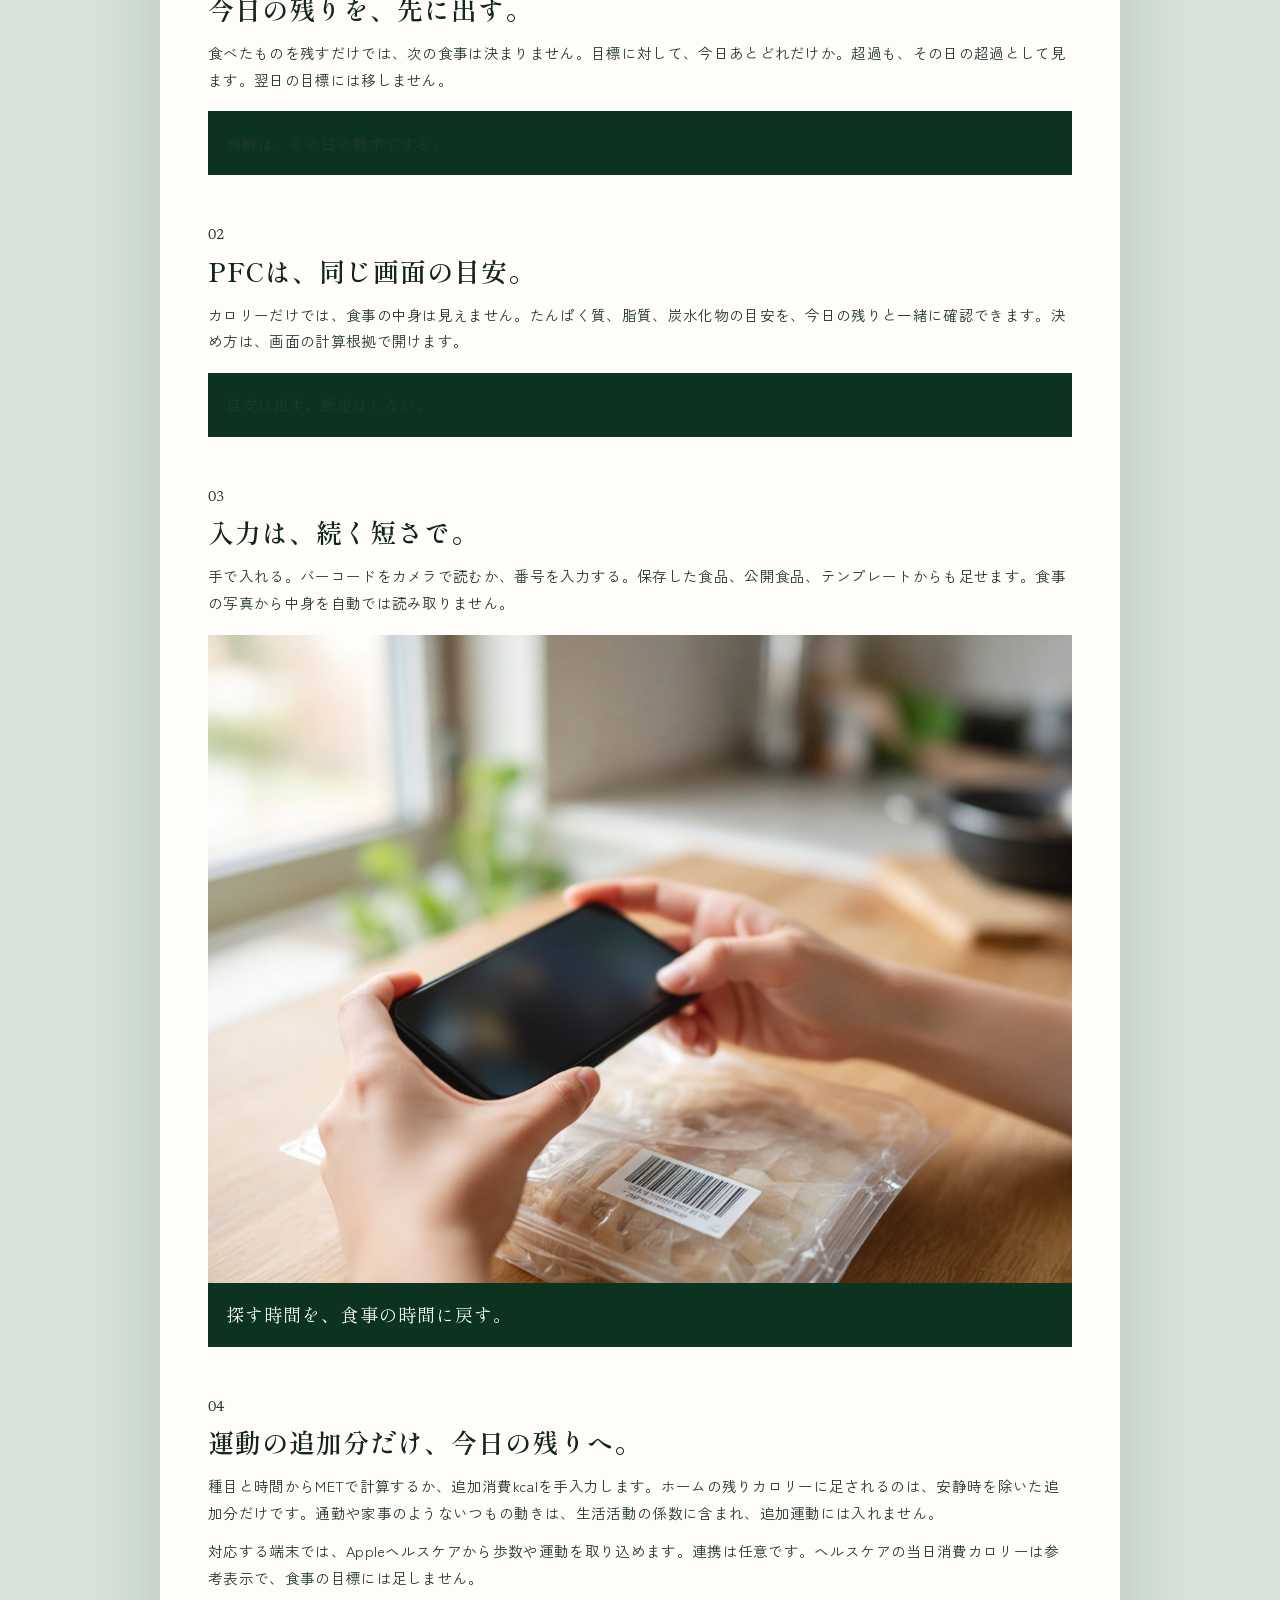
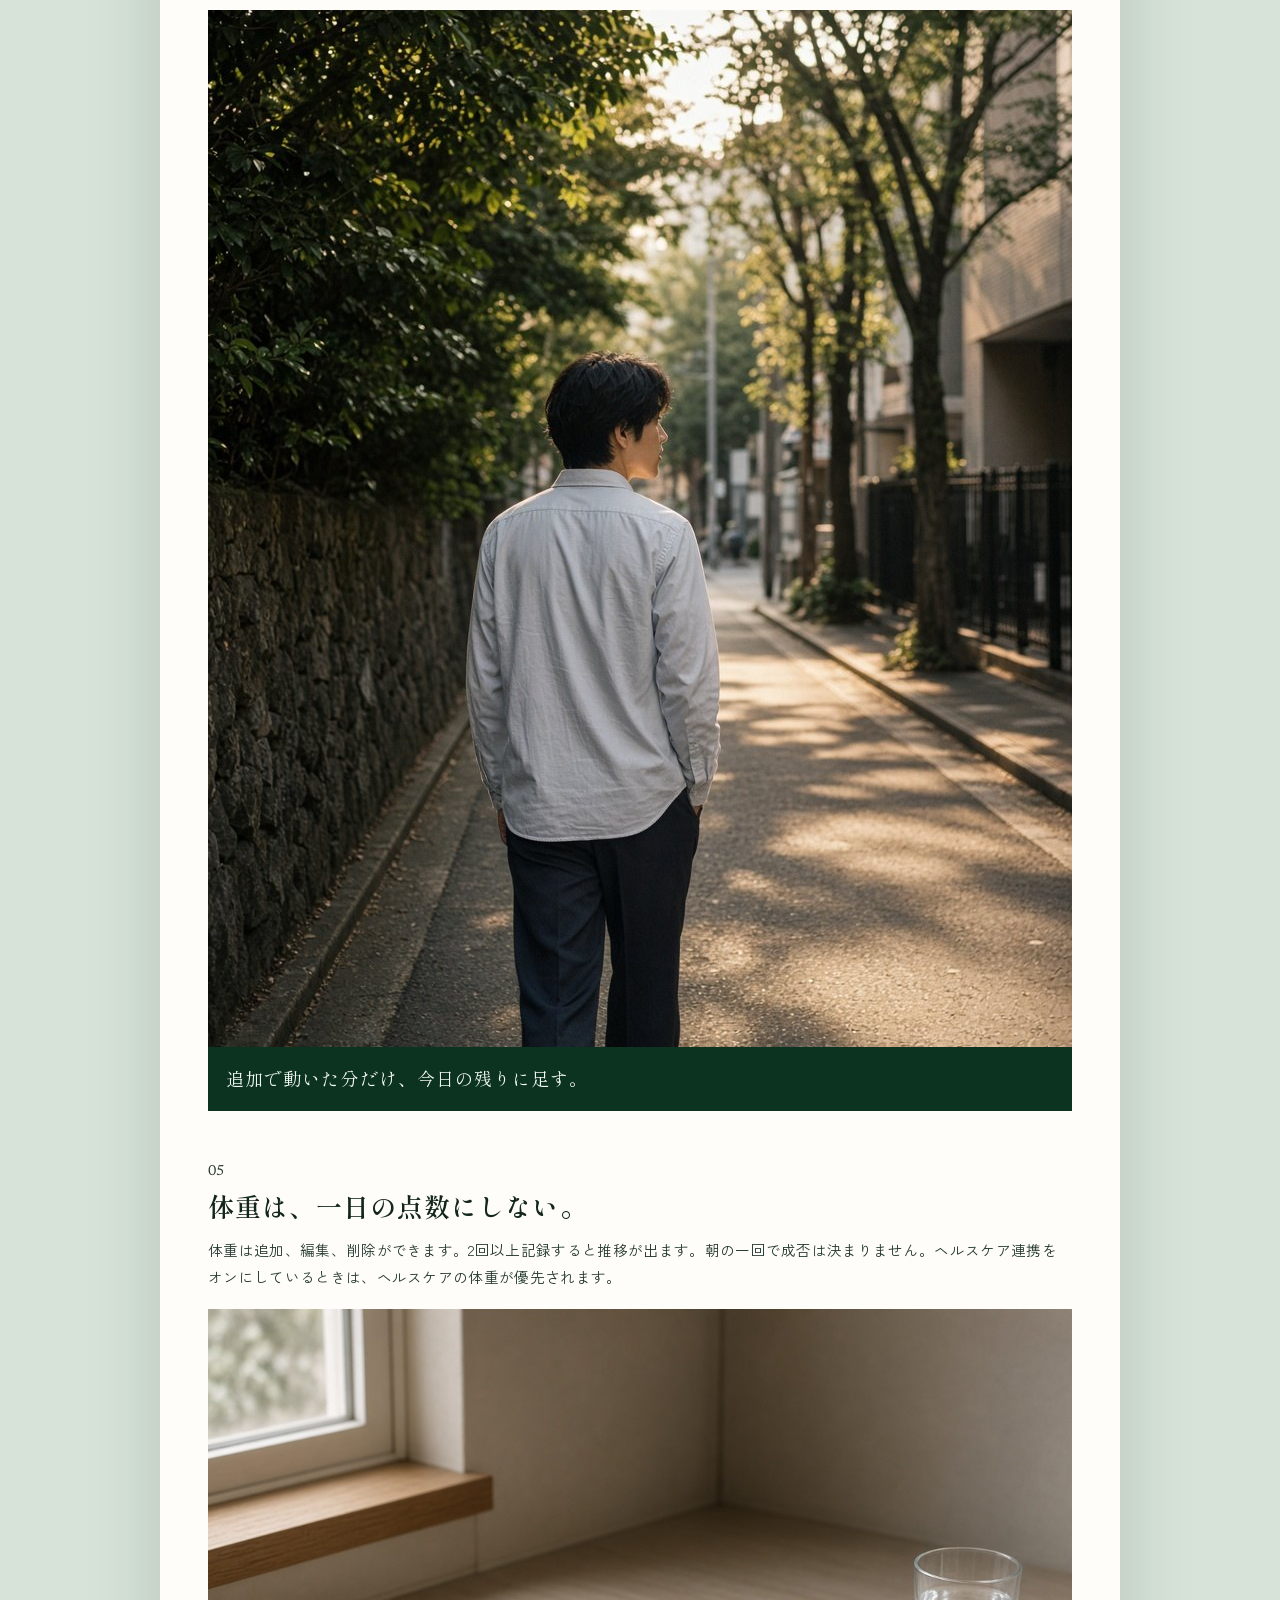
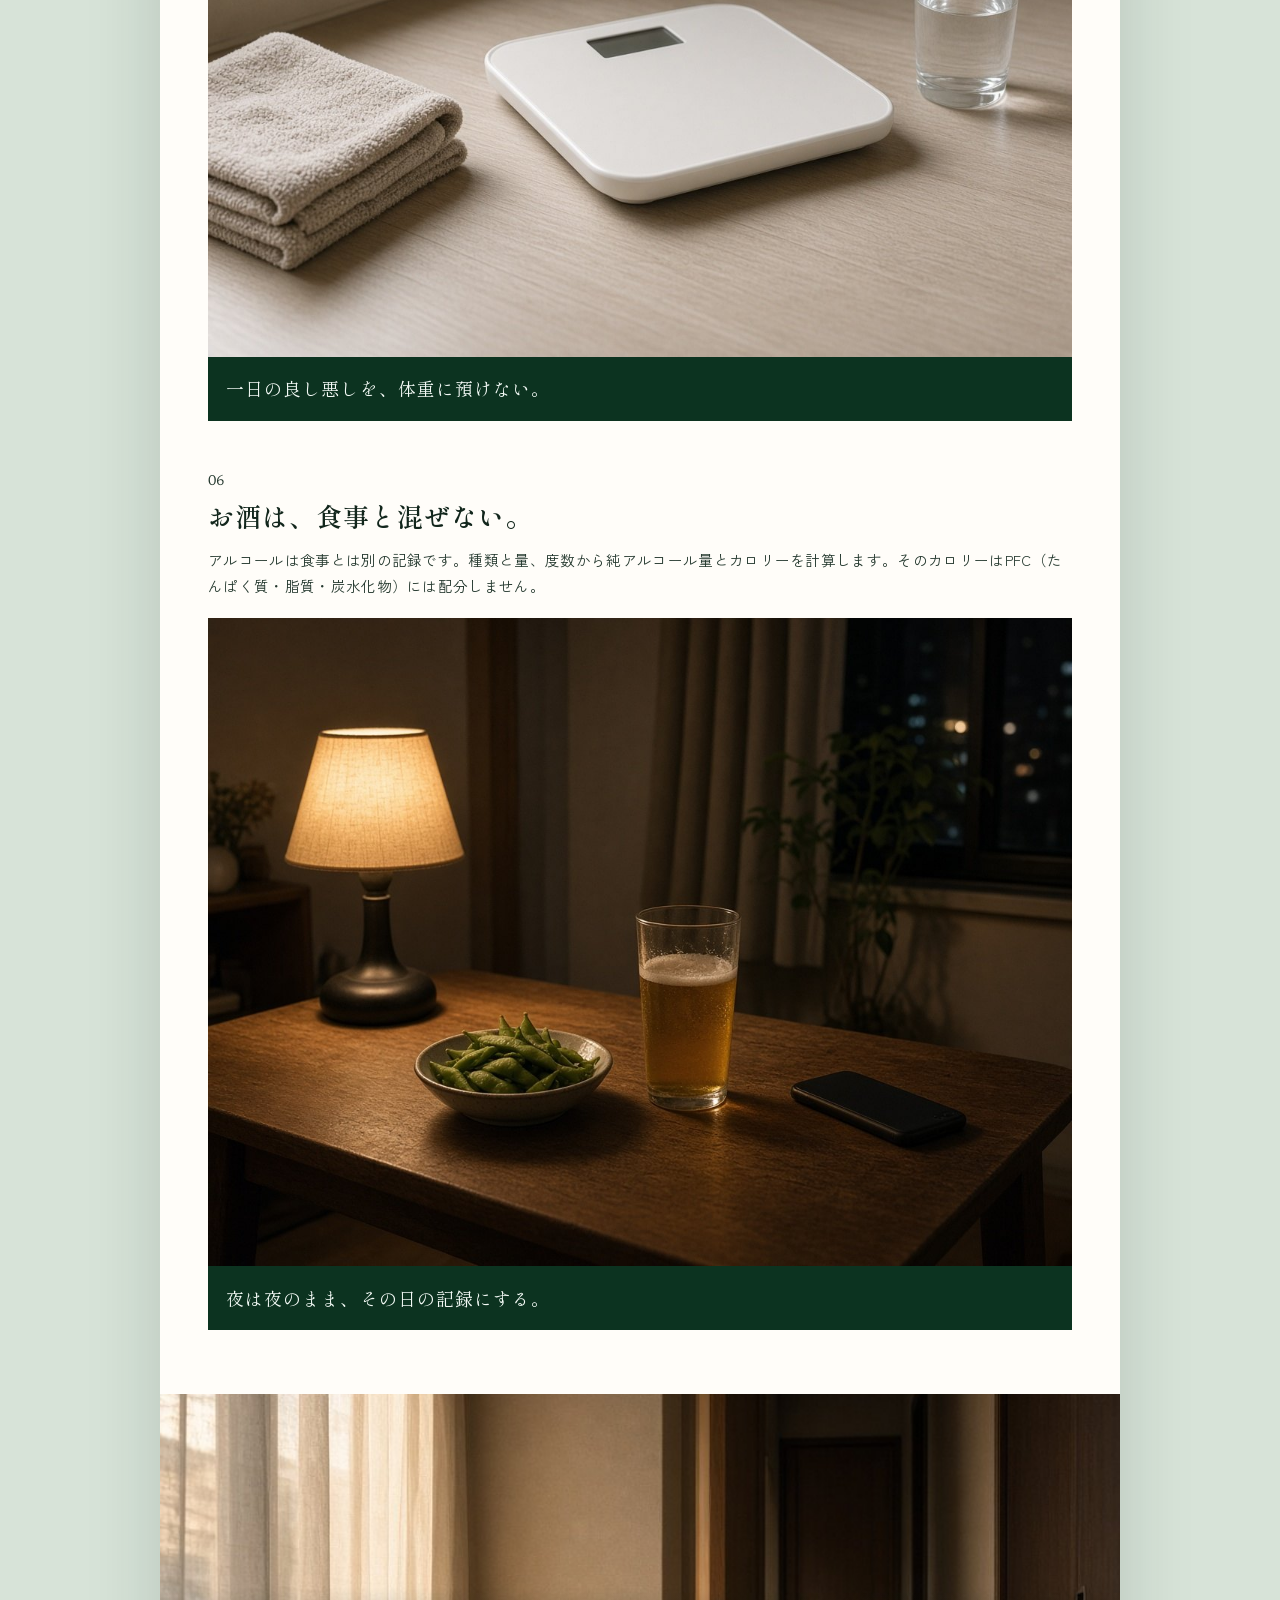
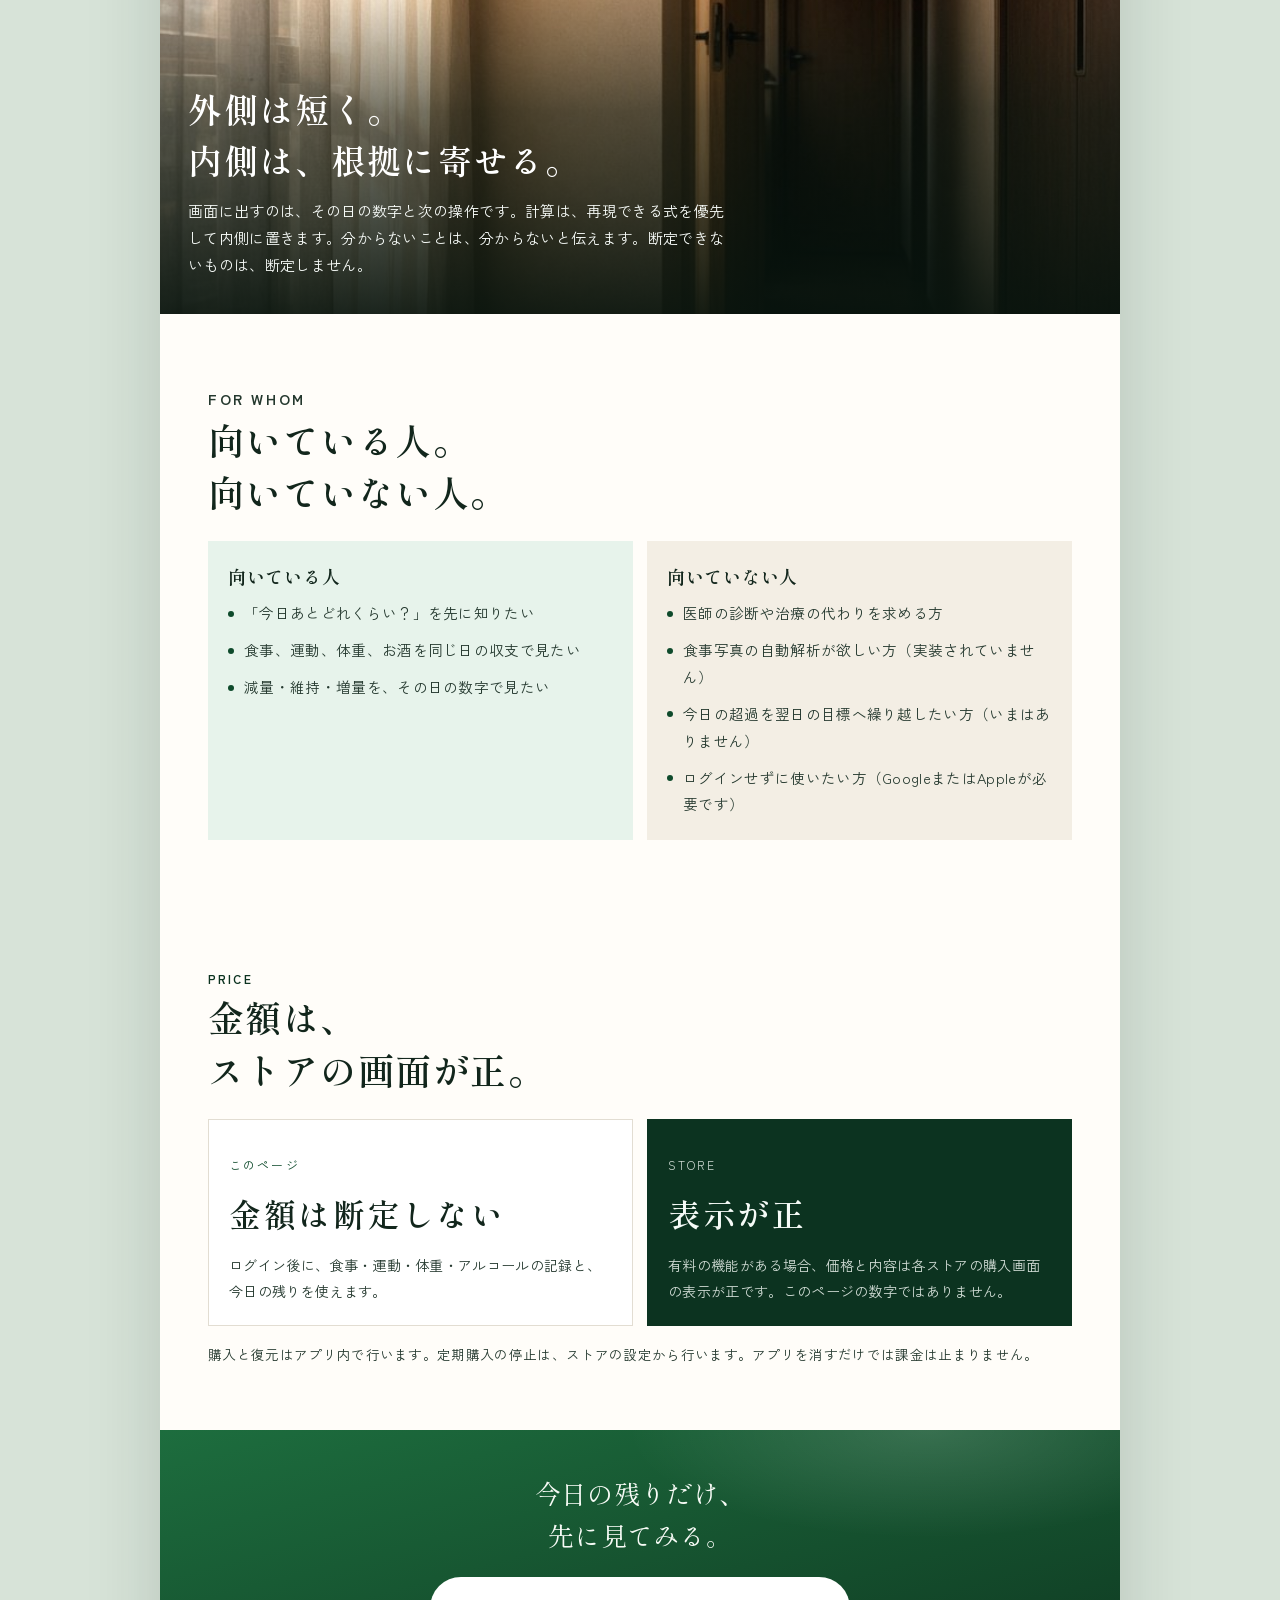
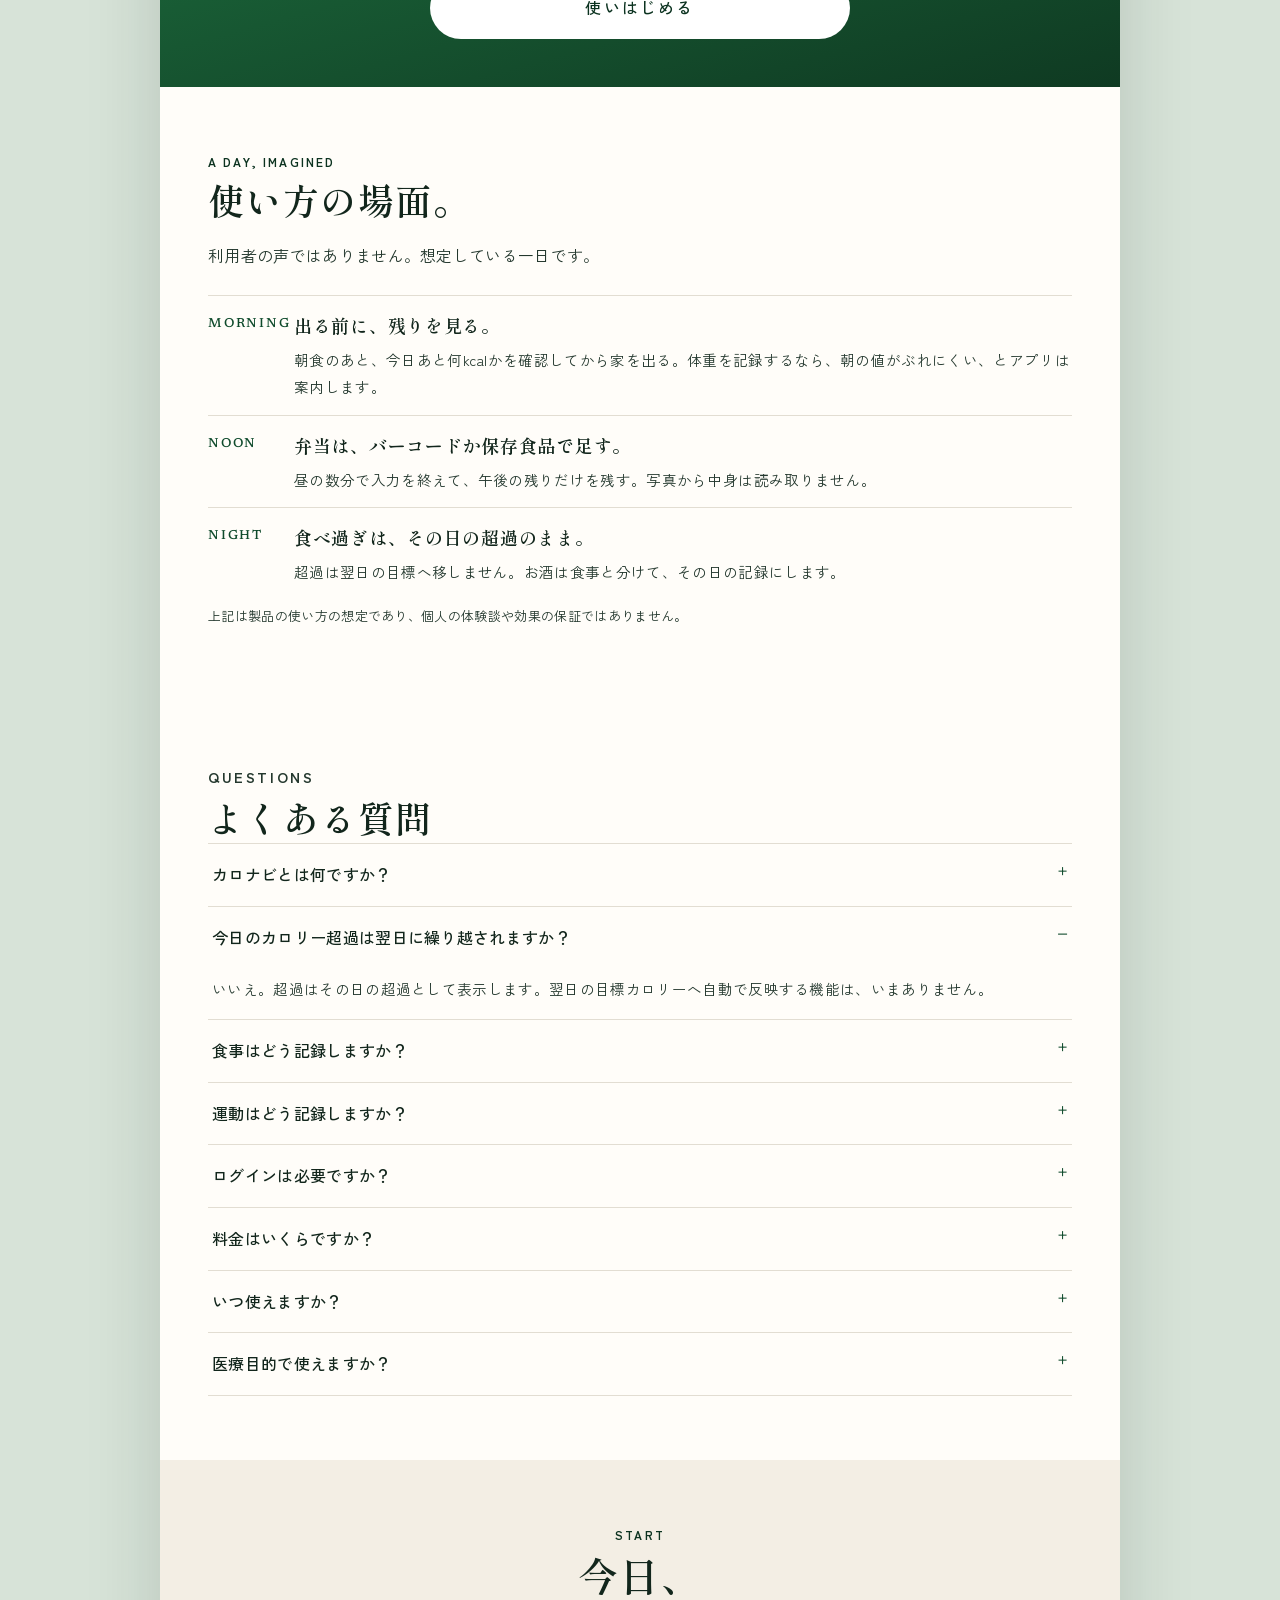
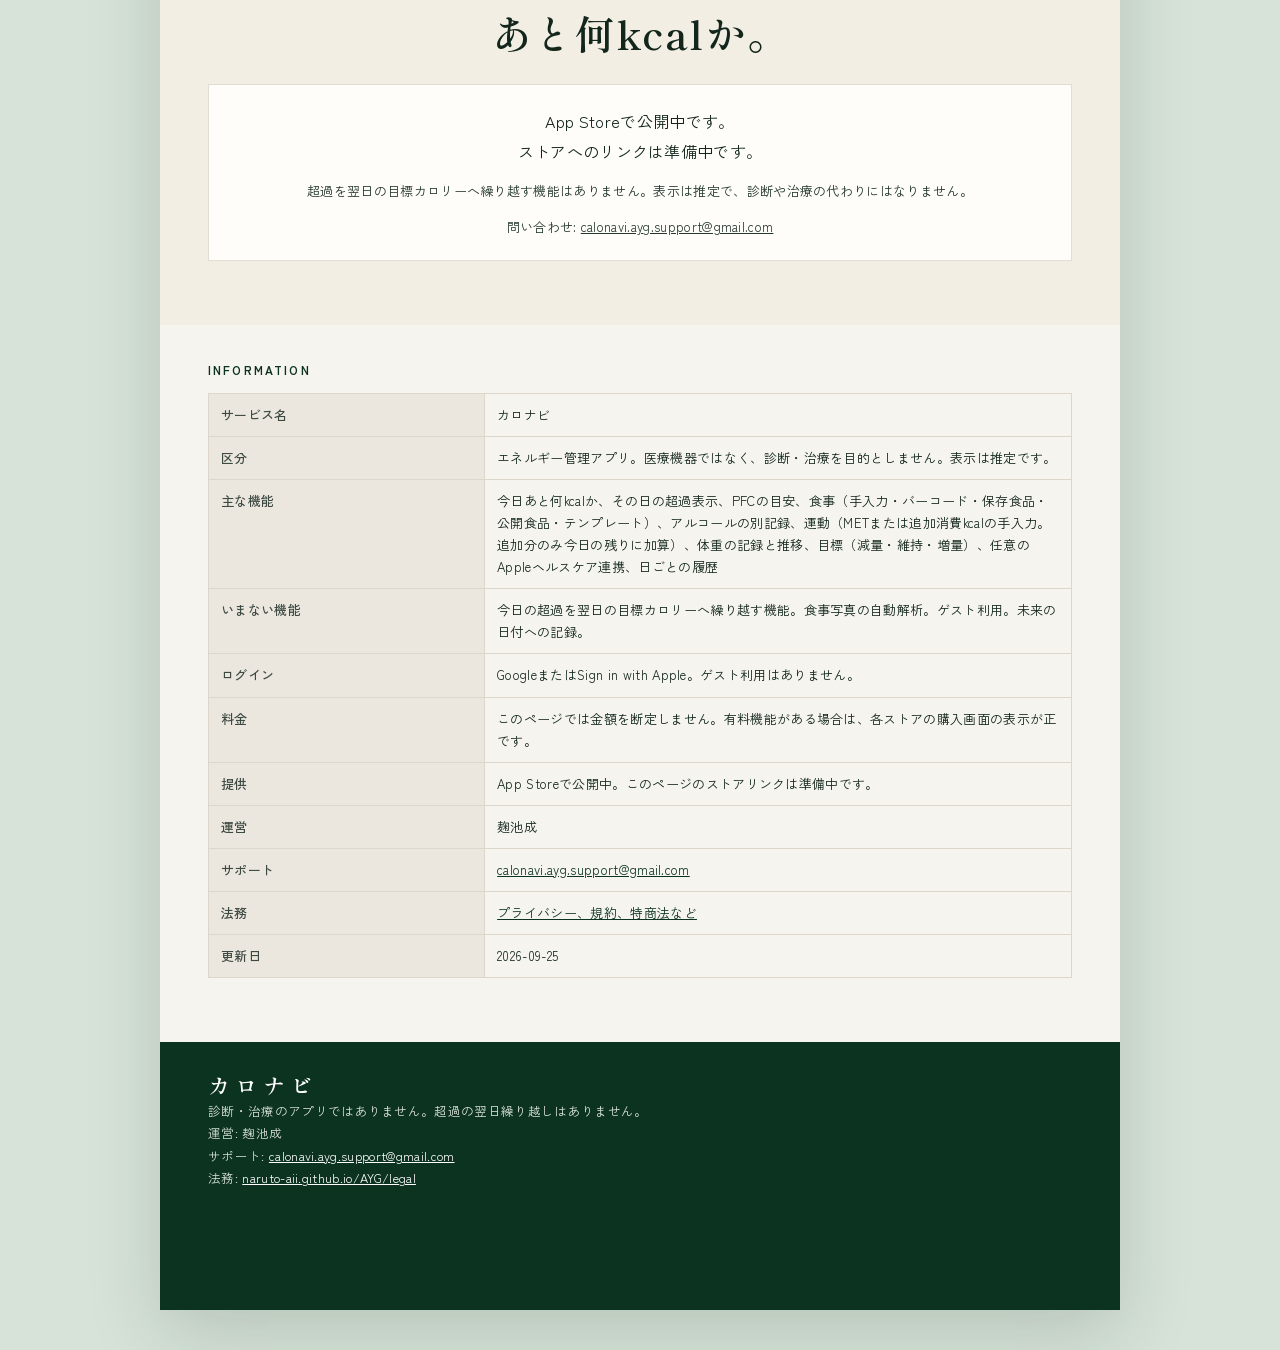
==== commit 4f44f69b: "Correct the Calonavi LP to shipped features only. Drop the next-day calorie rollover implication, un" ====
--- a/calonavi/index.html
+++ b/calonavi/index.html
@@ -3,22 +3,33 @@
   <head>
     <meta charset="utf-8" />
     <meta name="viewport" content="width=device-width, initial-scale=1" />
-    <title>今日、あと何kcalか。｜カロナビ</title>
+    <title>今日、あと何kcalか。｜カロナビ（食事・運動・体重のエネルギー管理）</title>
     <meta
       name="description"
-      content="カロナビは、食事・運動・体重をまとめて見るエネルギー管理アプリです。今日あと何kcalかとPFCの目安から、毎日の次の一手を短くします。診断や治療のためのアプリではありません。"
+      content="カロナビは、食事・運動・体重・アルコールをその日の単位で見るエネルギー管理アプリです。今日あと何kcalかとPFCの目安を表示します。食べ過ぎを翌日の目標へ繰り越す機能はありません。診断や治療のアプリではありません。"
     />
-    <link rel="canonical" href="https://naruto-aii.github.io/company-os/cm/" />
+    <meta name="robots" content="index, follow, max-image-preview:large" />
+    <meta name="author" content="麹池成" />
+    <meta name="theme-color" content="#0c3320" />
+    <link rel="canonical" href="https://naruto-aii.github.io/lp/calonavi/" />
+    <meta property="og:site_name" content="カロナビ" />
     <meta property="og:title" content="今日、あと何kcalか。｜カロナビ" />
     <meta
       property="og:description"
-      content="食事・運動・体重をまとめて、今日の判断だけを残すエネルギー管理アプリ。"
+      content="今日あと何kcalかとPFCの目安を、その日の食事・運動・体重・アルコールから見ます。超過の翌日繰り越しはありません。"
     />
     <meta property="og:type" content="website" />
-    <meta property="og:url" content="https://naruto-aii.github.io/company-os/cm/" />
+    <meta property="og:url" content="https://naruto-aii.github.io/lp/calonavi/" />
     <meta property="og:locale" content="ja_JP" />
-    <meta property="og:image" content="https://naruto-aii.github.io/company-os/cm/img/hero-morning.jpg" />
-    <meta name="theme-color" content="#123d24" />
+    <meta property="og:image" content="https://naruto-aii.github.io/lp/calonavi/img/hero-morning.jpg" />
+    <meta property="og:image:alt" content="朝の光が差す食卓。ごはんと卵、味噌汁が並んでいる" />
+    <meta name="twitter:card" content="summary_large_image" />
+    <meta name="twitter:title" content="今日、あと何kcalか。｜カロナビ" />
+    <meta
+      name="twitter:description"
+      content="今日あと何kcalかとPFCの目安を、その日の記録から見ます。超過の翌日繰り越しはありません。"
+    />
+    <meta name="twitter:image" content="https://naruto-aii.github.io/lp/calonavi/img/hero-morning.jpg" />
     <link rel="icon" href="favicon.svg" type="image/svg+xml" />
     <link rel="preconnect" href="https://fonts.googleapis.com" />
     <link rel="preconnect" href="https://fonts.gstatic.com" crossorigin />
@@ -27,6 +38,141 @@
       rel="stylesheet"
     />
     <link rel="stylesheet" href="styles.css" />
+    <script type="application/ld+json">
+      {
+        "@context": "https://schema.org",
+        "@graph": [
+          {
+            "@type": "WebSite",
+            "@id": "https://naruto-aii.github.io/lp/#website",
+            "name": "カロナビ",
+            "url": "https://naruto-aii.github.io/lp/calonavi/",
+            "inLanguage": "ja",
+            "publisher": { "@id": "https://naruto-aii.github.io/lp/calonavi/#org" }
+          },
+          {
+            "@type": "Organization",
+            "@id": "https://naruto-aii.github.io/lp/calonavi/#org",
+            "name": "麹池成",
+            "email": "calonavi.ayg.support@gmail.com"
+          },
+          {
+            "@type": "WebPage",
+            "@id": "https://naruto-aii.github.io/lp/calonavi/#webpage",
+            "url": "https://naruto-aii.github.io/lp/calonavi/",
+            "name": "今日、あと何kcalか。｜カロナビ",
+            "description": "カロナビは、食事・運動・体重・アルコールをその日の単位で見るエネルギー管理アプリです。今日あと何kcalかとPFCの目安を表示します。食べ過ぎを翌日の目標へ繰り越す機能はありません。",
+            "inLanguage": "ja",
+            "dateModified": "2026-09-25",
+            "isPartOf": { "@id": "https://naruto-aii.github.io/lp/#website" },
+            "about": { "@id": "https://naruto-aii.github.io/lp/calonavi/#app" },
+            "primaryImageOfPage": {
+              "@type": "ImageObject",
+              "url": "https://naruto-aii.github.io/lp/calonavi/img/hero-morning.jpg"
+            }
+          },
+          {
+            "@type": "MobileApplication",
+            "@id": "https://naruto-aii.github.io/lp/calonavi/#app",
+            "name": "カロナビ",
+            "applicationCategory": "HealthApplication",
+            "operatingSystem": "iOS",
+            "inLanguage": "ja",
+            "description": "食事・運動・体重・アルコールをその日の単位で見て、今日あと何kcalかとPFCの目安を表示するエネルギー管理アプリ。診断や治療のためのアプリではありません。",
+            "featureList": [
+              "今日あと何kcalか（残りカロリー）とその日の超過の表示",
+              "たんぱく質・脂質・炭水化物（PFC）の目安",
+              "食事の手入力、バーコード、保存食品、公開食品、食事テンプレート",
+              "アルコールを食事と分けて記録",
+              "運動は種目と時間からのMET計算、または追加消費kcalの手入力。追加分だけ今日の残りカロリーに加算",
+              "体重の追加、編集、削除と推移",
+              "目標は減量、維持、増量",
+              "対応する端末ではAppleヘルスケア連携（任意）。ヘルスケアの当日消費カロリーは参考表示で、食事目標には加算しない",
+              "日ごとの履歴カレンダー。未来の日付には記録できない"
+            ],
+            "author": { "@id": "https://naruto-aii.github.io/lp/calonavi/#org" },
+            "offers": {
+              "@type": "Offer",
+              "priceCurrency": "JPY",
+              "availability": "https://schema.org/InStock",
+              "description": "価格がある場合は、各ストアの購入画面の表示が正です。このページでは金額を断定しません。"
+            }
+          },
+          {
+            "@type": "FAQPage",
+            "@id": "https://naruto-aii.github.io/lp/calonavi/#faq",
+            "url": "https://naruto-aii.github.io/lp/calonavi/#faq",
+            "inLanguage": "ja",
+            "mainEntity": [
+              {
+                "@type": "Question",
+                "name": "カロナビとは何ですか？",
+                "acceptedAnswer": {
+                  "@type": "Answer",
+                  "text": "食事・運動・体重・アルコールをその日の単位で見て、今日あと何kcalかとPFCの目安を表示するエネルギー管理アプリです。診断や治療のアプリではありません。表示は推定です。"
+                }
+              },
+              {
+                "@type": "Question",
+                "name": "今日のカロリー超過は翌日に繰り越されますか？",
+                "acceptedAnswer": {
+                  "@type": "Answer",
+                  "text": "いいえ。超過はその日の超過として表示します。翌日の目標カロリーへ自動で反映する機能は、いまありません。"
+                }
+              },
+              {
+                "@type": "Question",
+                "name": "食事はどう記録しますか？",
+                "acceptedAnswer": {
+                  "@type": "Answer",
+                  "text": "手入力、バーコード（カメラまたは番号）、保存した食品、公開食品、食事テンプレートから記録します。食事写真の自動解析はありません。"
+                }
+              },
+              {
+                "@type": "Question",
+                "name": "運動はどう記録しますか？",
+                "acceptedAnswer": {
+                  "@type": "Answer",
+                  "text": "種目と時間からMETで計算するか、追加消費kcalを手入力します。ホームの残りカロリーに足されるのは、安静時を除いた追加分だけです。対応する端末ではAppleヘルスケアから歩数や運動を取り込めます。ヘルスケアの当日消費カロリーは参考表示で、食事目標には足しません。"
+                }
+              },
+              {
+                "@type": "Question",
+                "name": "ログインは必要ですか？",
+                "acceptedAnswer": {
+                  "@type": "Answer",
+                  "text": "必要です。Google、またはAppleでログインします。ゲストのまま使うことはできません。"
+                }
+              },
+              {
+                "@type": "Question",
+                "name": "料金はいくらですか？",
+                "acceptedAnswer": {
+                  "@type": "Answer",
+                  "text": "このページでは金額を断定しません。有料の機能がある場合、価格と内容は各ストアの購入画面の表示が正です。"
+                }
+              },
+              {
+                "@type": "Question",
+                "name": "医療目的で使えますか？",
+                "acceptedAnswer": {
+                  "@type": "Answer",
+                  "text": "使えません。表示は一般的な式に基づく推定であり、診断、治療、医療機器の代替ではありません。"
+                }
+              },
+              {
+                "@type": "Question",
+                "name": "いつ使えますか？",
+                "acceptedAnswer": {
+                  "@type": "Answer",
+                  "text": "App Storeで公開しています。このページからのストアリンクは、いま準備中です。"
+                }
+              }
+            ]
+          }
+        ]
+      }
+    </script>
   </head>
   <body>
     <a class="skip" href="#main">本文へスキップ</a>
@@ -37,12 +183,14 @@
           <p class="kicker">Energy management</p>
           <h1>今日、<br />あと何kcalか。</h1>
           <p class="dek">
-            食事も、運動も、体重も。<br />
-            迷う前に、今日の収支だけを見る。
+            食事も、運動も、体重も、お酒も。<br />
+            見るのは、その日の収支です。
           </p>
           <div class="stage">
             <img
               src="img/hero-morning.jpg"
+              width="864"
+              height="1152"
               alt="朝の光が差す食卓。ごはんと卵、味噌汁が並び、窓辺で一日が始まっている"
             />
             <ul class="stage-notes">
@@ -77,12 +225,11 @@
             </aside>
           </div>
           <p class="price-line">
-            <span>基本機能</span>
-            <strong>無料</strong>
-            <small>カロナビ+は任意</small>
+            <span>その日の残り</span>
+            <strong>先に見る</strong>
           </p>
-          <a class="btn" href="#download">基本無料ではじめる</a>
-          <p class="micro">診断・治療のためのアプリではありません。</p>
+          <a class="btn" href="#download">使いはじめる</a>
+          <p class="micro">診断・治療のためのアプリではありません。超過を翌日の目標へ繰り越す機能はありません。</p>
         </section>
 
         <section class="block worries" id="worries">
@@ -95,93 +242,112 @@
           <article class="worry">
             <img
               src="img/worry-fridge.jpg"
+              width="1152"
+              height="864"
               alt="夜、開いた冷蔵庫の前で、何をどれだけ食べるか迷っている手元"
             />
             <div class="worry-body">
               <span class="num">01</span>
               <h3>何を、どれだけ食べればいいか分からない。</h3>
-              <p>
-                冷蔵庫の前で立ち止まる夜。正解を探すほど、食事そのものが遅れます。
-              </p>
+              <p>冷蔵庫の前で立ち止まる夜。正解を探すほど、食事そのものが遅れます。</p>
             </div>
           </article>
 
           <article class="worry">
             <img
               src="img/worry-lunch.jpg"
+              width="1152"
+              height="864"
               alt="オフィスの昼、弁当を前に、量の判断を迷っている様子"
             />
             <div class="worry-body">
               <span class="num">02</span>
               <h3>食べた記録は、残っている。判断は、残っていない。</h3>
-              <p>
-                入力したあとで、今日あとどれくらい食べられるかが曖昧なままなら、次の一手は出ません。
-              </p>
+              <p>入力したあとで、今日あとどれくらい食べられるかが曖昧なままなら、次の一手は出ません。</p>
             </div>
           </article>
 
           <article class="worry">
             <img
               src="img/worry-gym.jpg"
+              width="1152"
+              height="864"
               alt="静かなジムで、今日どれだけ動けばよいか考えている人"
             />
             <div class="worry-body">
               <span class="num">03</span>
               <h3>運動したい。でも、今日の食事とつながらない。</h3>
               <p>
-                何分歩けばよいか、トレーニングをどこまで数えればよいか。単体の頑張りは、収支になりにくい。
+                種目と時間から追加の消費を計算し、その分だけ今日の残りに足せます。いつもの通勤や家事は、生活活動の中に含まれます。
               </p>
             </div>
           </article>
 
           <p class="bridge">
             カロリーも、PFCも。<br />
-            計算は、画面の向こうへ。
+            出すのは、今日の数字です。
           </p>
         </section>
 
         <section class="cta-band">
           <p>まずは、今日の残りから。</p>
-          <a class="btn" href="#download">基本無料ではじめる</a>
+          <a class="btn" href="#download">使いはじめる</a>
         </section>
 
         <section class="block define" id="about">
           <p class="kicker">What it is</p>
-          <h2>記録アプリではない。<br />エネルギー管理アプリ。</h2>
+          <h2>記録で終わらせない。<br />今日のエネルギーを見る。</h2>
           <p class="lead">
-            カロナビは、食事・運動・体重をまとめて見るアプリです。中心にあるのは「今日あと何kcalか」と、たんぱく質・脂質・炭水化物の目安。減量・維持・増量のどれを選んでも、出すのは今日の判断です。
+            カロナビは、食事・運動・体重・アルコールをまとめて見るアプリです。中心にあるのは「今日あと何kcalか」と、たんぱく質・脂質・炭水化物の目安。減量・維持・増量のどれを選んでも、画面に出すのはその日の数字です。
           </p>
           <p class="section-lead">
-            複雑な計算は内側で行います。外側に残すのは、次にどう動くかだけ。医療の診断や治療の代わりにはなりません。
+            計算式は内側にあり、画面では根拠も開けます。表示は推定です。医療の診断や治療の代わりにはなりません。
           </p>
-          <ul class="checks">
-            <li><i></i><span>今日あと何kcalか、PFCの目安</span></li>
-            <li><i></i><span>食事は、手入力・バーコード・保存食品・公開食品・テンプレート</span></li>
-            <li><i></i><span>アルコールは、食事と別の記録</span></li>
-            <li><i></i><span>運動は、MET計算かkcalの直接入力</span></li>
-            <li><i></i><span>体重の一覧、追加、編集、削除</span></li>
-            <li><i></i><span>目標は、減量・維持・増量</span></li>
-          </ul>
-        </section>
-
-        <section class="block" id="steps" style="padding-top: 0">
+          <div class="fit-grid">
+            <article class="card good">
+              <h3>いまできること</h3>
+              <ul>
+                <li>今日あと何kcalか。その日の超過も、その日の数字として表示</li>
+                <li>PFC（たんぱく質・脂質・炭水化物）の目安</li>
+                <li>食事は、手入力・バーコード（カメラまたは番号）・保存食品・公開食品・テンプレート</li>
+                <li>アルコールは、食事と別の記録。純アルコール量とカロリーを計算し、PFCには配分しない</li>
+                <li>運動は、種目と時間からのMET計算か、追加消費kcalの手入力。追加分だけ今日の残りに加算</li>
+                <li>体重の追加、編集、削除。2回以上で推移</li>
+                <li>目標は、減量・維持・増量。目標体重と目標日</li>
+                <li>対応する端末では、Appleヘルスケア連携（任意）</li>
+                <li>日ごとの履歴。未来の日付には記録できない</li>
+              </ul>
+            </article>
+            <article class="card">
+              <h3>いまないこと</h3>
+              <ul>
+                <li>今日の超過を、翌日の目標カロリーへ繰り越す</li>
+                <li>食事写真からの自動解析</li>
+                <li>ログインしない利用</li>
+                <li>未来の日付への記録</li>
+              </ul>
+            </article>
+          </div>
+        </section>
+
+        <section class="block" id="steps">
           <p class="kicker">Three steps</p>
           <h2>毎日、短く3つ。</h2>
           <div class="steps">
             <article class="step">
               <p class="idx">01</p>
               <h3>見る</h3>
-              <p>今日あと何kcalか。たんぱく質、脂質、炭水化物の目安。先に、残りを見る。</p>
+              <p>今日あと何kcalか。たんぱく質、脂質、炭水化物の目安。先に、その日の残りを見る。</p>
             </article>
             <article class="step">
               <p class="idx">02</p>
               <h3>入れる</h3>
-              <p>手入力、バーコード（カメラと番号）、保存した食品、公開食品、テンプレート。食事のたびに、長い手順はいりません。</p>
+              <p>手入力、バーコード（カメラまたは番号）、保存した食品、公開食品、テンプレート。アルコールは食事とは別の欄です。</p>
             </article>
             <article class="step">
               <p class="idx">03</p>
-              <h3>戻す</h3>
-              <p>食べ過ぎた日も、超過を事実として見ます。隠さず、次の日の感覚を残すための記録です。</p>
+              <h3>確かめる</h3>
+              <p>食べ過ぎた日は、その日の超過として残ります。翌日の目標カロリーへは繰り越しません。</p>
             </article>
           </div>
         </section>
@@ -194,29 +360,31 @@
             <p class="essay-no">01</p>
             <h3>今日の残りを、先に出す。</h3>
             <p class="body">
-              食べたものを残すだけでは、次の食事は決まりません。目標に対して、今日あとどれだけか。カロナビがその数字を先に置きます。
-            </p>
-            <p class="ribbon">判断が、記録より前に来る。</p>
+              食べたものを残すだけでは、次の食事は決まりません。目標に対して、今日あとどれだけか。超過も、その日の超過として見ます。翌日の目標には移しません。
+            </p>
+            <p class="ribbon">判断は、その日の数字でする。</p>
           </article>
 
           <article class="essay">
             <p class="essay-no">02</p>
             <h3>PFCは、同じ画面の目安。</h3>
             <p class="body">
-              カロリーだけでは、食事の中身は見えません。たんぱく質、脂質、炭水化物の目安を、今日の残りと一緒に確認できます。
-            </p>
-            <p class="ribbon">数字は増やす。操作は増やさない。</p>
+              カロリーだけでは、食事の中身は見えません。たんぱく質、脂質、炭水化物の目安を、今日の残りと一緒に確認できます。決め方は、画面の計算根拠で開けます。
+            </p>
+            <p class="ribbon">目安は出す。断定はしない。</p>
           </article>
 
           <article class="essay">
             <p class="essay-no">03</p>
             <h3>入力は、続く短さで。</h3>
             <p class="body">
-              手で入れる。バーコードをカメラで読む。番号から探す。前に保存した食品、公開されている食品、テンプレートからも足せます。公開食品の検索は、無料では1日5回までです。
+              手で入れる。バーコードをカメラで読むか、番号を入力する。保存した食品、公開食品、テンプレートからも足せます。食事の写真から中身を自動では読み取りません。
             </p>
             <figure class="shot">
               <img
                 src="img/barcode-scan.jpg"
+                width="1152"
+                height="864"
                 alt="キッチンの光の中で、食品パッケージのバーコードをスマートフォンに向けている手元"
               />
               <figcaption class="ribbon">探す時間を、食事の時間に戻す。</figcaption>
@@ -225,16 +393,21 @@
 
           <article class="essay">
             <p class="essay-no">04</p>
-            <h3>運動は、食事と同じ収支へ。</h3>
+            <h3>運動の追加分だけ、今日の残りへ。</h3>
             <p class="body">
-              運動はMETによる計算か、kcalの直接入力です。歩いた分も、トレーニングの分も、摂取と切り離さない。今日のエネルギーとして戻します。
+              種目と時間からMETで計算するか、追加消費kcalを手入力します。ホームの残りカロリーに足されるのは、安静時を除いた追加分だけです。通勤や家事のようないつもの動きは、生活活動の係数に含まれ、追加運動には入れません。
+            </p>
+            <p class="body">
+              対応する端末では、Appleヘルスケアから歩数や運動を取り込めます。連携は任意です。ヘルスケアの当日消費カロリーは参考表示で、食事の目標には足しません。
             </p>
             <figure class="shot tall">
               <img
                 src="img/walk-street.jpg"
+                width="864"
+                height="1152"
                 alt="午後の並木道を、急がずに歩いている人の後ろ姿"
               />
-              <figcaption class="ribbon">頑張りの量を、今日の残りに戻す。</figcaption>
+              <figcaption class="ribbon">追加で動いた分だけ、今日の残りに足す。</figcaption>
             </figure>
           </article>
 
@@ -242,11 +415,13 @@
             <p class="essay-no">05</p>
             <h3>体重は、一日の点数にしない。</h3>
             <p class="body">
-              体重は一覧で追加、編集、削除できます。朝の一回で成否は決まりません。長い収支の結果として、静かに残します。
+              体重は追加、編集、削除ができます。2回以上記録すると推移が出ます。朝の一回で成否は決まりません。ヘルスケア連携をオンにしているときは、ヘルスケアの体重が優先されます。
             </p>
             <figure class="shot">
               <img
                 src="img/morning-scale.jpg"
+                width="1152"
+                height="864"
                 alt="朝のバスルーム。タオルと水のそばに、表示の見えない体重計が置かれている"
               />
               <figcaption class="ribbon">一日の良し悪しを、体重に預けない。</figcaption>
@@ -257,14 +432,16 @@
             <p class="essay-no">06</p>
             <h3>お酒は、食事と混ぜない。</h3>
             <p class="body">
-              アルコールは食事とは別の記録です。夜の一杯を、昼ごはんの誤差にしないためです。
+              アルコールは食事とは別の記録です。種類と量、度数から純アルコール量とカロリーを計算します。そのカロリーはPFC（たんぱく質・脂質・炭水化物）には配分しません。
             </p>
             <figure class="shot">
               <img
                 src="img/evening-drink.jpg"
+                width="1152"
+                height="864"
                 alt="夜のテーブル。グラスと枝豆、伏せたスマートフォンがランプの光に照らされている"
               />
-              <figcaption class="ribbon">夜は夜のまま、記録する。</figcaption>
+              <figcaption class="ribbon">夜は夜のまま、その日の記録にする。</figcaption>
             </figure>
           </article>
         </section>
@@ -272,12 +449,14 @@
         <figure class="quote-band">
           <img
             src="img/quiet-return.jpg"
+            width="864"
+            height="1152"
             alt="夕方の光が差す、静かな玄関。靴が一足置かれている"
           />
           <figcaption>
             <strong>外側は短く。<br />内側は、根拠に寄せる。</strong>
             <span>
-              画面に出すのは行動です。計算は、再現できる知見を優先して内側に置きます。分からないことは、分からないと伝えます。断定できないものは、断定しません。
+              画面に出すのは、その日の数字と次の操作です。計算は、再現できる式を優先して内側に置きます。分からないことは、分からないと伝えます。断定できないものは、断定しません。
             </span>
           </figcaption>
         </figure>
@@ -290,15 +469,16 @@
               <h3>向いている人</h3>
               <ul>
                 <li>「今日あとどれくらい？」を先に知りたい</li>
-                <li>記録より、判断を短くしたい</li>
-                <li>減量・維持・増量を、数字で見たい</li>
+                <li>食事、運動、体重、お酒を同じ日の収支で見たい</li>
+                <li>減量・維持・増量を、その日の数字で見たい</li>
               </ul>
             </article>
             <article class="card">
               <h3>向いていない人</h3>
               <ul>
                 <li>医師の診断や治療の代わりを求める方</li>
-                <li>食事写真の自動解析だけが欲しい方（現状の主機能ではありません）</li>
+                <li>食事写真の自動解析が欲しい方（実装されていません）</li>
+                <li>今日の超過を翌日の目標へ繰り越したい方（いまはありません）</li>
                 <li>ログインせずに使いたい方（GoogleまたはAppleが必要です）</li>
               </ul>
             </article>
@@ -307,29 +487,27 @@
 
         <section class="block price" id="price">
           <p class="kicker">Price</p>
-          <h2>まずは無料。<br />必要なら、カロナビ+。</h2>
+          <h2>金額は、<br />ストアの画面が正。</h2>
           <div class="price-grid">
             <article class="price-card">
-              <p class="tag">FREE</p>
-              <strong>無料</strong>
-              <p>公開食品の検索は1日5回まで。食事テンプレート3、運動テンプレート3。</p>
+              <p class="tag">このページ</p>
+              <strong>金額は断定しない</strong>
+              <p>ログイン後に、食事・運動・体重・アルコールの記録と、今日の残りを使えます。</p>
             </article>
             <article class="price-card plus">
-              <p class="tag">CALONAVI+</p>
-              <strong>月額480円</strong>
-              <p>
-                公開食品の検索や、テンプレートの上限を広げます。年額は4,800円の予定で、月額の12回より約2ヶ月分おトクです。
-              </p>
+              <p class="tag">STORE</p>
+              <strong>表示が正</strong>
+              <p>有料の機能がある場合、価格と内容は各ストアの購入画面の表示が正です。このページの数字ではありません。</p>
             </article>
           </div>
           <p class="note">
-            料金は作業上の予定価格です。最終の金額、内容、無料枠は App Store の購入画面の表示が正です。購入と復元はアプリ内で行います。
+            購入と復元はアプリ内で行います。定期購入の停止は、ストアの設定から行います。アプリを消すだけでは課金は止まりません。
           </p>
         </section>
 
         <section class="cta-band">
           <p>今日の残りだけ、<br />先に見てみる。</p>
-          <a class="btn" href="#download">基本無料ではじめる</a>
+          <a class="btn" href="#download">使いはじめる</a>
         </section>
 
         <section class="block scenes" id="scenes">
@@ -341,21 +519,21 @@
               <b>MORNING</b>
               <div>
                 <h3>出る前に、残りを見る。</h3>
-                <p>朝食のあと、今日あと何kcalかを確認してから家を出る。計算式は開きません。</p>
+                <p>朝食のあと、今日あと何kcalかを確認してから家を出る。体重を記録するなら、朝の値がぶれにくい、とアプリは案内します。</p>
               </div>
             </article>
             <article class="scene">
               <b>NOON</b>
               <div>
-                <h3>弁当は、バーコードで足す。</h3>
-                <p>昼の数分で入力を終えて、午後の残りだけを残す。</p>
+                <h3>弁当は、バーコードか保存食品で足す。</h3>
+                <p>昼の数分で入力を終えて、午後の残りだけを残す。写真から中身は読み取りません。</p>
               </div>
             </article>
             <article class="scene">
               <b>NIGHT</b>
               <div>
-                <h3>食べ過ぎは、隠さない。</h3>
-                <p>超過は超過のまま見る。お酒は食事と分けて、翌日の感覚を残す。</p>
+                <h3>食べ過ぎは、その日の超過のまま。</h3>
+                <p>超過は翌日の目標へ移しません。お酒は食事と分けて、その日の記録にします。</p>
               </div>
             </article>
           </div>
@@ -368,13 +546,25 @@
           <details>
             <summary>カロナビとは何ですか？</summary>
             <p>
-              食事・運動・体重をまとめて、「今日あと何kcalか」から次の一手を短くするエネルギー管理アプリです。診断や治療のアプリではありません。
+              食事・運動・体重・アルコールをその日の単位で見て、「今日あと何kcalか」とPFCの目安を表示するエネルギー管理アプリです。診断や治療のアプリではありません。表示は推定です。
+            </p>
+          </details>
+          <details open>
+            <summary>今日のカロリー超過は翌日に繰り越されますか？</summary>
+            <p>
+              いいえ。超過はその日の超過として表示します。翌日の目標カロリーへ自動で反映する機能は、いまありません。
             </p>
           </details>
           <details>
-            <summary>他の食事管理アプリと何が違いますか？</summary>
+            <summary>食事はどう記録しますか？</summary>
             <p>
-              他社のサービスを下げる比較はしません。記録や助言が厚いサービスがある一方、カロナビは「今日のエネルギー判断」を主役にした設計です。用途の違いです。
+              手入力、バーコード（カメラまたは番号）、保存した食品、公開食品、食事テンプレートです。食事写真の自動解析はありません。
+            </p>
+          </details>
+          <details>
+            <summary>運動はどう記録しますか？</summary>
+            <p>
+              種目と時間からMETで計算するか、追加消費kcalを手入力します。ホームの残りカロリーに足されるのは、安静時を除いた追加分だけです。対応する端末ではAppleヘルスケアから歩数や運動を取り込めます。ヘルスケアの当日消費カロリーは参考表示で、食事目標には足しません。連携は任意です。
             </p>
           </details>
           <details>
@@ -384,12 +574,12 @@
           <details>
             <summary>料金はいくらですか？</summary>
             <p>
-              基本機能には無料枠があります。カロナビ+の予定価格は月額480円、年額4,800円です。最終的な料金は App Store の購入画面の表示が正です。
+              このページでは金額を断定しません。有料の機能がある場合、価格と内容は各ストアの購入画面の表示が正です。
             </p>
           </details>
           <details>
             <summary>いつ使えますか？</summary>
-            <p>App Store で公開しています。このページからのストアリンクは、いま準備中です。</p>
+            <p>App Storeで公開しています。このページからのストアリンクは、いま準備中です。</p>
           </details>
           <details>
             <summary>医療目的で使えますか？</summary>
@@ -404,11 +594,11 @@
           <h2>今日、<br />あと何kcalか。</h2>
           <div class="panel">
             <p>
-              App Store で公開中です。<br />
+              App Storeで公開中です。<br />
               ストアへのリンクは準備中です。
             </p>
             <p class="micro">
-              基本機能は無料ではじめられます。カロナビ+は、必要な人だけの任意オプションです。
+              超過を翌日の目標カロリーへ繰り越す機能はありません。表示は推定で、診断や治療の代わりにはなりません。
             </p>
             <p class="micro">
               問い合わせ:
@@ -418,7 +608,7 @@
         </section>
 
         <section class="spec-wrap" aria-labelledby="spec-title">
-          <h2 id="spec-title" class="kicker" style="margin-bottom: 14px">Information</h2>
+          <h2 id="spec-title" class="kicker">Information</h2>
           <table class="spec">
             <tbody>
               <tr>
@@ -427,27 +617,31 @@
               </tr>
               <tr>
                 <th>区分</th>
-                <td>エネルギー管理アプリ。医療機器ではなく、診断・治療を目的としません。</td>
+                <td>エネルギー管理アプリ。医療機器ではなく、診断・治療を目的としません。表示は推定です。</td>
               </tr>
               <tr>
                 <th>主な機能</th>
                 <td>
-                  今日あと何kcalか、PFCの目安、食事（手入力・バーコード・保存食品・公開食品・テンプレート）、アルコールの別記録、運動（METまたはkcal直接入力）、体重の一覧と編集、目標（減量・維持・増量）
+                  今日あと何kcalか、その日の超過表示、PFCの目安、食事（手入力・バーコード・保存食品・公開食品・テンプレート）、アルコールの別記録、運動（METまたは追加消費kcalの手入力。追加分のみ今日の残りに加算）、体重の記録と推移、目標（減量・維持・増量）、任意のAppleヘルスケア連携、日ごとの履歴
                 </td>
               </tr>
               <tr>
+                <th>いまない機能</th>
+                <td>
+                  今日の超過を翌日の目標カロリーへ繰り越す機能。食事写真の自動解析。ゲスト利用。未来の日付への記録。
+                </td>
+              </tr>
+              <tr>
                 <th>ログイン</th>
-                <td>Google または Sign in with Apple。ゲスト利用はありません。</td>
+                <td>GoogleまたはSign in with Apple。ゲスト利用はありません。</td>
               </tr>
               <tr>
                 <th>料金</th>
-                <td>
-                  無料枠あり。カロナビ+の予定価格は月額480円／年額4,800円。最終表示は App Store の購入画面が正です。
-                </td>
+                <td>このページでは金額を断定しません。有料機能がある場合は、各ストアの購入画面の表示が正です。</td>
               </tr>
               <tr>
                 <th>提供</th>
-                <td>App Store で公開中。このページのストアリンクは準備中です。</td>
+                <td>App Storeで公開中。このページのストアリンクは準備中です。</td>
               </tr>
               <tr>
                 <th>運営</th>
@@ -469,7 +663,7 @@
               </tr>
               <tr>
                 <th>更新日</th>
-                <td>2026-09-25</td>
+                <td><time datetime="2026-09-25">2026-09-25</time></td>
               </tr>
             </tbody>
           </table>
@@ -479,7 +673,7 @@
       <footer class="site-foot">
         <p class="logo">カロナビ</p>
         <p>
-          診断・治療のアプリではありません。<br />
+          診断・治療のアプリではありません。超過の翌日繰り越しはありません。<br />
           運営: 麹池成<br />
           サポート:
           <a href="mailto:calonavi.ayg.support@gmail.com">calonavi.ayg.support@gmail.com</a><br />
@@ -492,7 +686,7 @@
     </div>
 
     <div class="dock">
-      <a href="#download">基本無料ではじめる</a>
+      <a href="#download">使いはじめる</a>
     </div>
     <script src="main.js"></script>
   </body>
--- a/calonavi/styles.css
+++ b/calonavi/styles.css
@@ -1,14 +1,14 @@
 :root {
-  --ink: #163024;
-  --ink-soft: #3e5248;
-  --green: #1c6b3c;
-  --green-deep: #123d24;
+  --ink: #12261c;
+  --ink-soft: #24382e;
+  --green: #0e4a2b;
+  --green-deep: #0c3320;
   --green-soft: #e7f3eb;
   --cream: #fbf7f0;
   --paper: #fffdf9;
   --sand: #f3eee4;
   --line: #e2ddd2;
-  --muted: #6d7a72;
+  --muted: #3d4e45;
   --white: #fffdf9;
   --shadow: 0 24px 70px rgba(18, 40, 28, 0.16);
   --serif: "Shippori Mincho", "Yu Mincho", "Hiragino Mincho ProN", serif;
@@ -29,6 +29,7 @@
 
 body {
   margin: 0;
+  overflow-x: clip;
   color: var(--ink);
   background:
     radial-gradient(900px 420px at 50% 0, rgba(255, 255, 255, 0.7), transparent 70%),
@@ -112,11 +113,11 @@
 .en,
 .logo-en {
   font-family: var(--sans);
-  font-weight: 500;
-  letter-spacing: 0.22em;
+  font-weight: 700;
+  letter-spacing: 0.18em;
   text-transform: uppercase;
-  font-size: 11px;
-  color: var(--green);
+  font-size: 12px;
+  color: var(--green-deep);
 }
 
 h1,
@@ -276,9 +277,10 @@
 
 .phone-note {
   margin-top: 10px;
-  font-size: 9px;
-  letter-spacing: 0.04em;
-  color: var(--muted);
+  font-size: 11px;
+  line-height: 1.5;
+  letter-spacing: 0.02em;
+  color: var(--ink-soft);
 }
 
 .price-line {
@@ -304,8 +306,8 @@
 
 .micro {
   margin-top: 14px;
-  color: var(--muted);
-  font-size: 12px;
+  color: var(--ink-soft);
+  font-size: 13px;
   line-height: 1.7;
 }
 
@@ -314,10 +316,11 @@
   align-items: center;
   justify-content: center;
   width: min(100%, 420px);
+  min-height: 48px;
   margin: 22px auto 0;
   padding: 16px 22px;
   border-radius: 999px;
-  background: linear-gradient(180deg, #22844a 0%, #17673a 100%);
+  background: linear-gradient(180deg, #1a7a42 0%, #0e4a2b 100%);
   color: #fff;
   text-decoration: none;
   font-weight: 500;
@@ -563,8 +566,8 @@
   left: 0;
   right: 0;
   bottom: 0;
-  padding: 72px 28px 36px;
-  background: linear-gradient(180deg, transparent, rgba(10, 24, 16, 0.78));
+  padding: 96px 28px 36px;
+  background: linear-gradient(180deg, rgba(10, 24, 16, 0) 0%, rgba(8, 20, 14, 0.55) 38%, rgba(8, 20, 14, 0.92) 100%);
 }
 
 .quote-band strong {
@@ -579,9 +582,10 @@
 .quote-band span {
   display: block;
   margin-top: 12px;
-  font-size: 13px;
+  max-width: 36em;
+  font-size: 15px;
   line-height: 1.8;
-  color: rgba(255, 255, 255, 0.86);
+  color: #f7fbf8;
 }
 
 .fit-grid,
@@ -664,8 +668,8 @@
 
 .note {
   margin-top: 16px;
-  color: var(--muted);
-  font-size: 12.5px;
+  color: var(--ink-soft);
+  font-size: 13.5px;
   line-height: 1.8;
 }
 
@@ -691,8 +695,8 @@
 
 .disclaimer {
   margin-top: 18px;
-  color: var(--muted);
-  font-size: 12px;
+  color: var(--ink-soft);
+  font-size: 13px;
 }
 
 .faq details {
@@ -733,9 +737,7 @@
 
 .download {
   text-align: center;
-  background:
-    linear-gradient(180deg, rgba(255, 253, 249, 0.2), rgba(255, 253, 249, 0.82)),
-    url("img/hero-morning.jpg") center 30% / cover;
+  background: var(--sand);
 }
 
 .download h2 {
@@ -745,12 +747,18 @@
 .download .panel {
   margin-top: 22px;
   padding: 22px 18px;
-  background: rgba(255, 253, 249, 0.92);
+  background: var(--paper);
+  color: var(--ink);
+  border: 1px solid var(--line);
 }
 
 .spec-wrap {
   background: #f6f4ef;
   padding-top: 36px;
+}
+
+.spec-wrap .kicker {
+  margin-bottom: 14px;
 }
 
 .spec {
@@ -828,6 +836,64 @@
   display: none;
 }
 
+@media (max-width: 720px) {
+  .stage {
+    margin-bottom: 0;
+  }
+
+  .phone {
+    position: relative;
+    right: auto;
+    bottom: auto;
+    width: min(240px, 78%);
+    margin: 16px 16px 0 auto;
+  }
+
+  .price-line {
+    margin-top: 28px;
+  }
+
+  .spec,
+  .spec tbody,
+  .spec tr,
+  .spec th,
+  .spec td {
+    display: block;
+    width: 100%;
+  }
+
+  .spec th {
+    border-bottom: 0;
+    padding-bottom: 4px;
+  }
+
+  .spec td {
+    padding-top: 0;
+  }
+
+  .scene {
+    grid-template-columns: 1fr;
+    gap: 4px;
+  }
+
+  .quote-band,
+  .quote-band img {
+    min-height: 0;
+    height: auto;
+  }
+
+  .quote-band img {
+    aspect-ratio: 4 / 5;
+    height: auto;
+  }
+
+  .quote-band figcaption {
+    position: static;
+    background: var(--green-deep);
+    padding: 28px 22px 32px;
+  }
+}
+
 @media (min-width: 800px) {
   body {
     padding: 36px 0 40px;
@@ -864,6 +930,33 @@
   .phone {
     right: 36px;
     width: 210px;
+  }
+
+  .steps,
+  .fit-grid,
+  .price-grid {
+    grid-template-columns: 1fr 1fr;
+  }
+
+  .steps {
+    grid-template-columns: repeat(3, 1fr);
+    align-items: stretch;
+  }
+}
+
+@media (min-width: 1080px) {
+  :root {
+    --column: 960px;
+  }
+
+  h1 {
+    font-size: 64px;
+  }
+
+  .dek,
+  .lead,
+  .section-lead {
+    max-width: 38em;
   }
 }
 
@@ -888,16 +981,21 @@
   }
 
   .phone {
-    width: 158px;
-    right: 10px;
+    width: min(210px, 86%);
+    margin-right: 12px;
   }
 
   .phone-num {
+    font-size: 36px;
+  }
+
+  h1 {
     font-size: 34px;
   }
 
-  h1 {
-    font-size: 36px;
+  .worry-body {
+    padding-left: 0;
+    padding-top: 56px;
   }
 }
 
